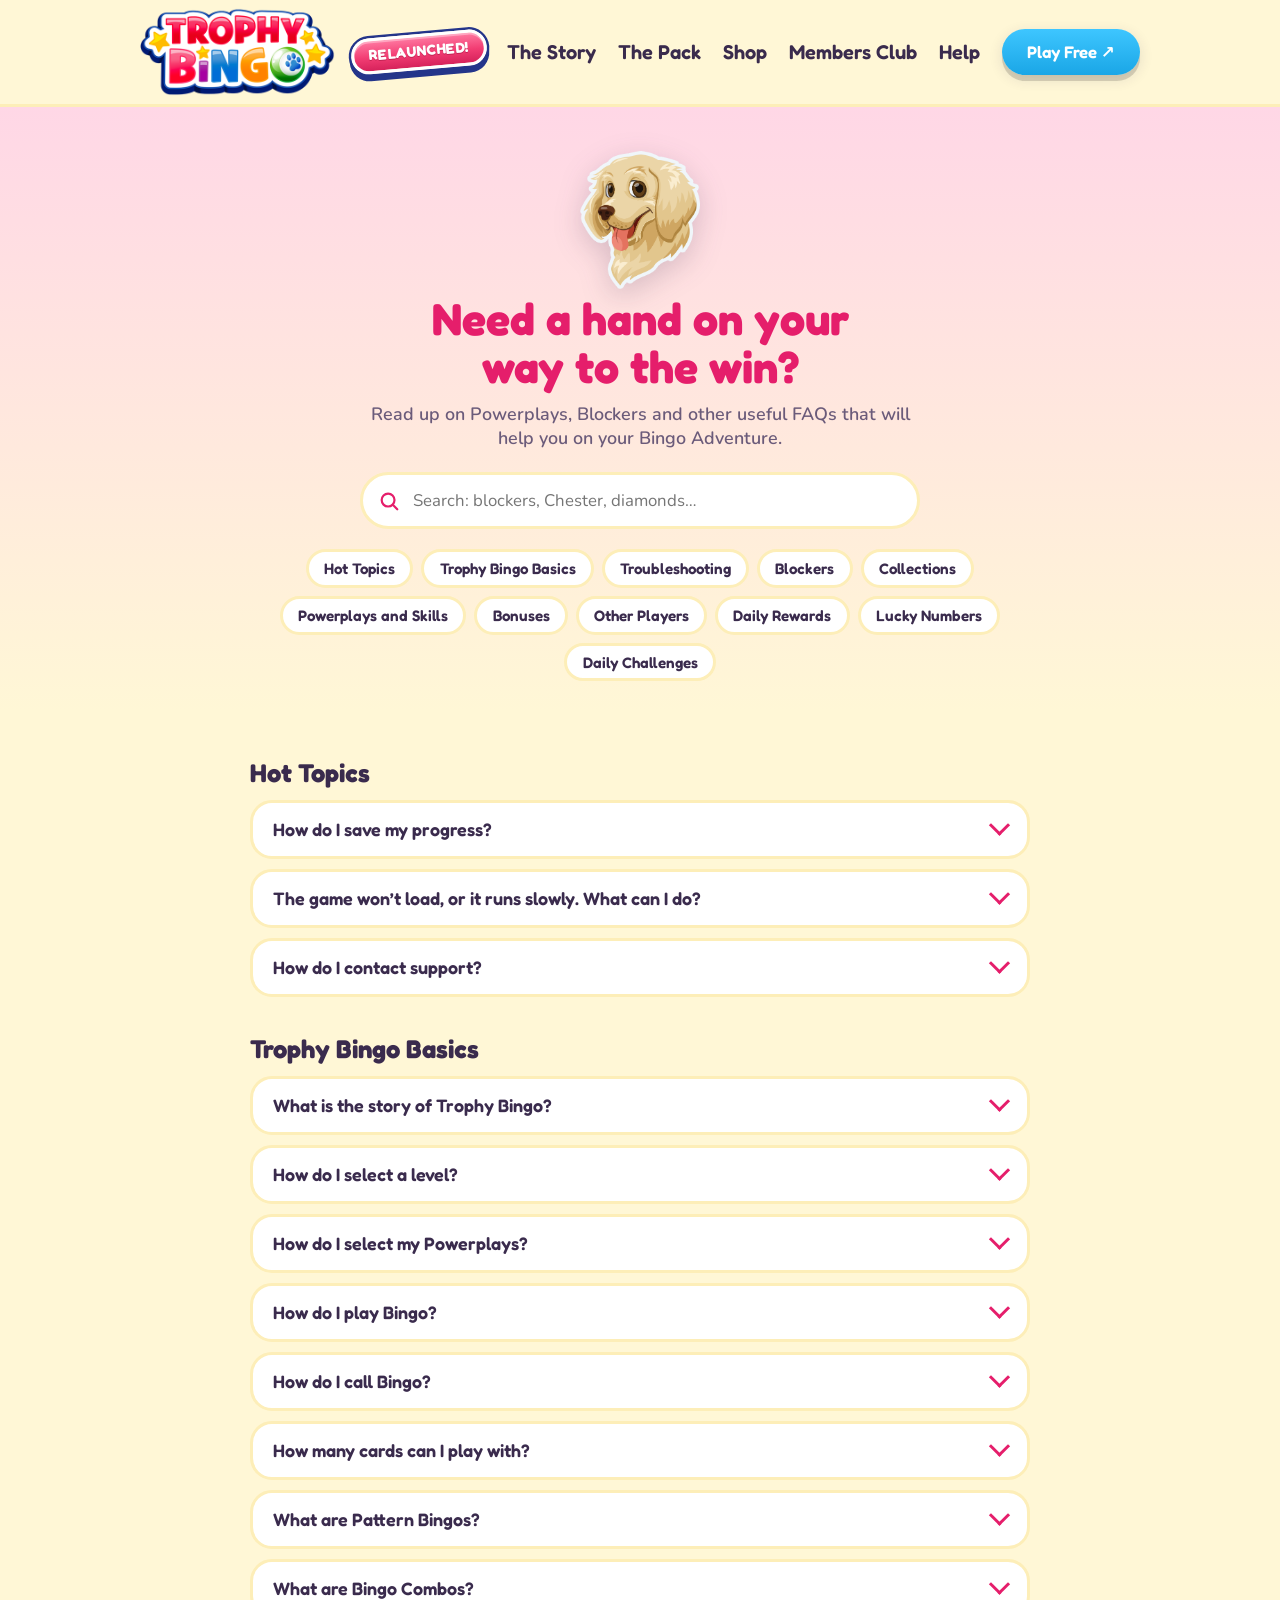
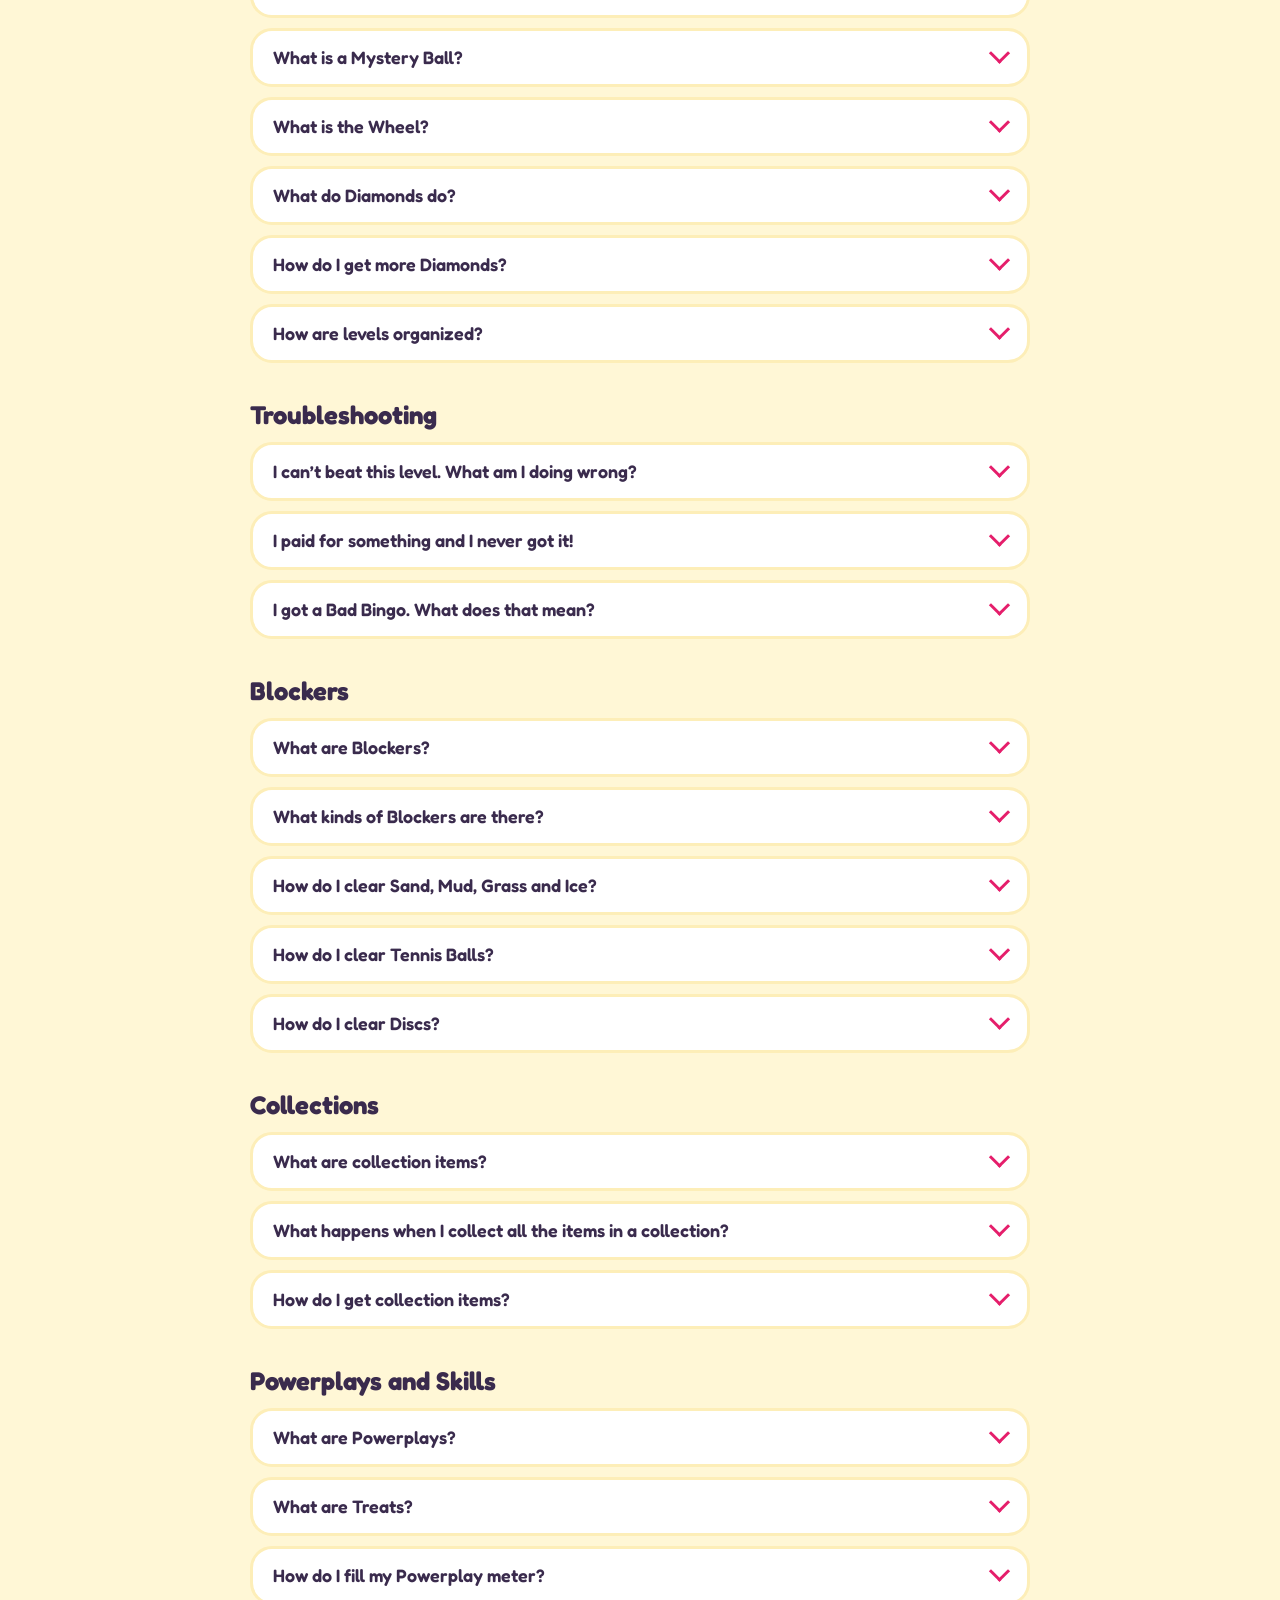
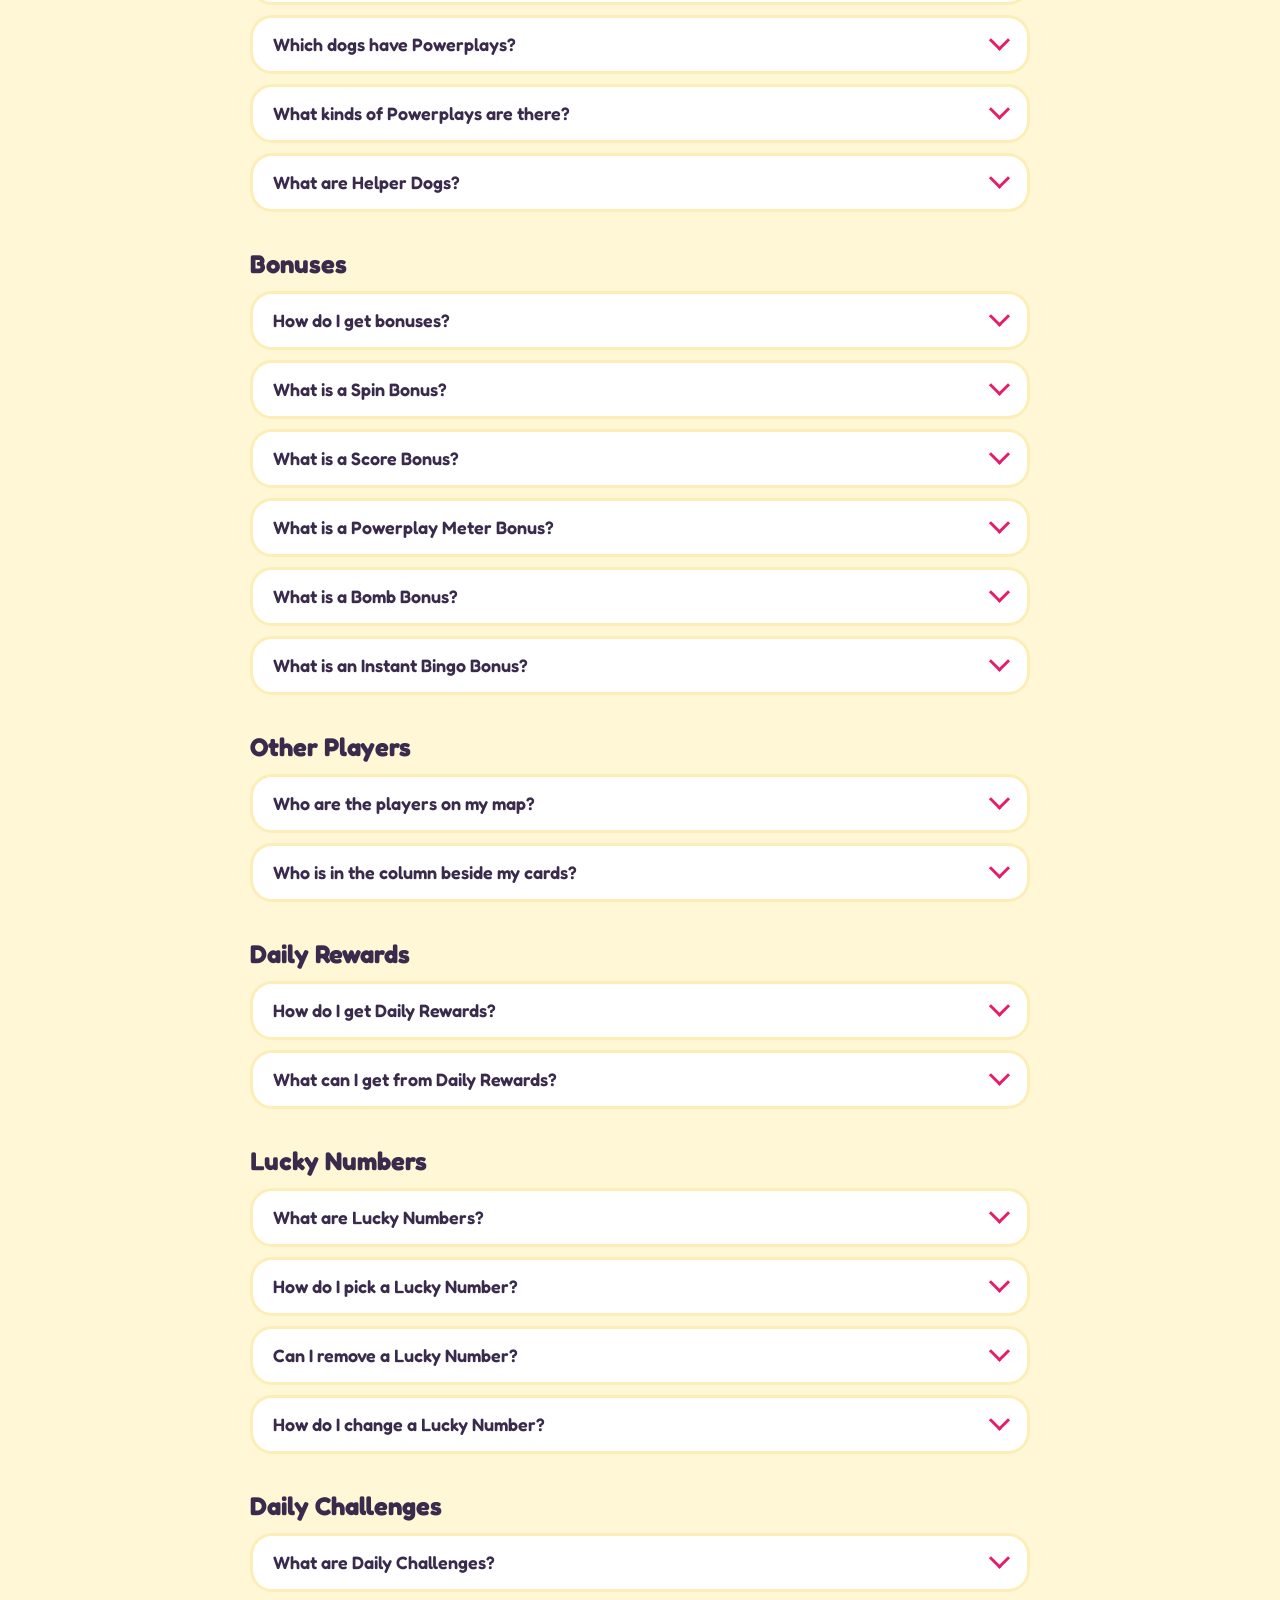
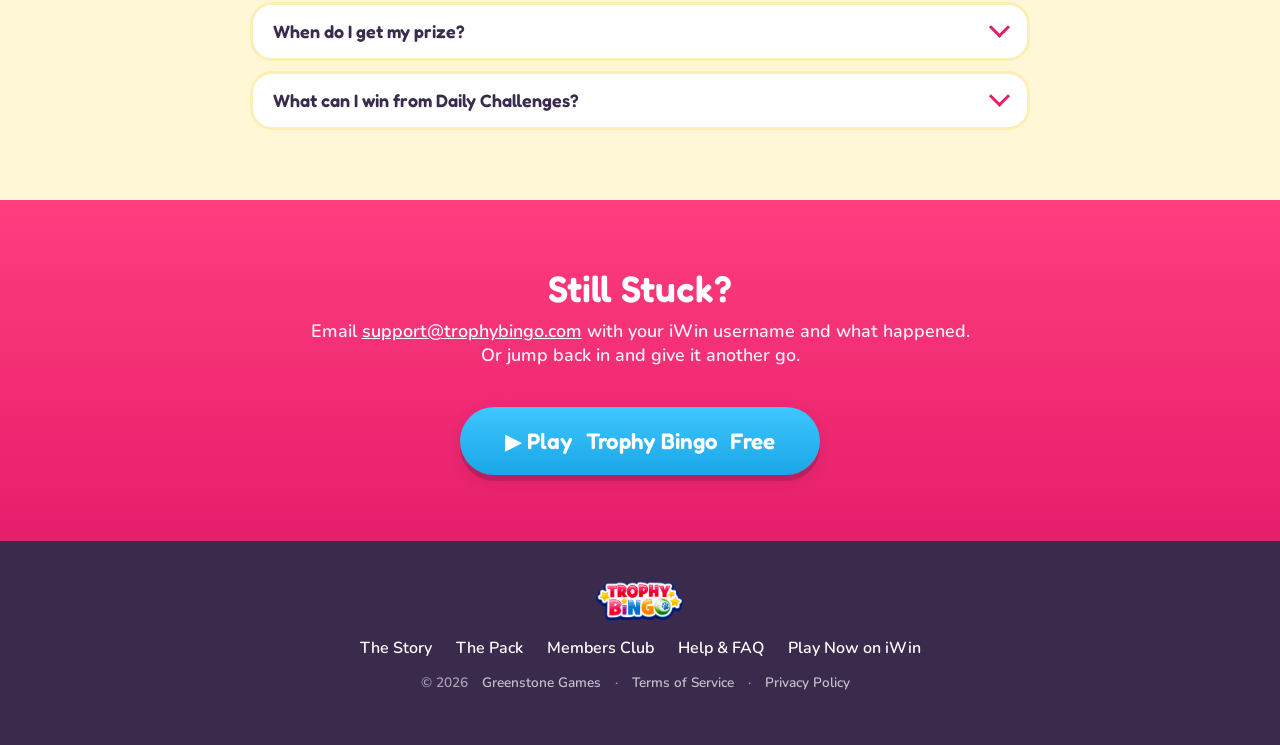
==== help/index.html @ 0a2084bc "Replace Help & FAQ content with Joe's checked help file Brings the page in line with the iWin web ga" ====
<!doctype html>
<html lang="en">
<head>
  <meta charset="utf-8">
  <meta name="viewport" content="width=device-width, initial-scale=1">
  <title>Trophy Bingo Help &amp; FAQ</title>
  <meta name="description" content="Powerplays, Blockers, collections, Lucky Numbers and everything else you need to win at Trophy Bingo, plus how to reach support.">
  <link rel="icon" type="image/png" href="/assets/favicon.png">
  <link rel="apple-touch-icon" href="/assets/favicon.png">
  <link rel="canonical" href="https://trophybingo.com/help/">
  <meta property="og:type" content="website">
  <meta property="og:title" content="Trophy Bingo Help &amp; FAQ">
  <meta property="og:description" content="Everything you need to win at Trophy Bingo.">
  <meta property="og:url" content="https://trophybingo.com/help/">
  <meta property="og:image" content="https://trophybingo.com/assets/tile.png">
  <link rel="preconnect" href="https://fonts.googleapis.com">
  <link rel="preconnect" href="https://fonts.gstatic.com" crossorigin>
  <link href="https://fonts.googleapis.com/css2?family=Fredoka:wght@400;500;600;700&family=Nunito:wght@600;700;800&display=swap" rel="stylesheet">
  <link rel="stylesheet" href="/styles.css">
</head>
<body class="help-page">

  <!-- ===== Header ===== -->
  <header class="site-header">
    <div class="wrap">
      <a class="brand" href="/" aria-label="Trophy Bingo home">
        <img src="/assets/logo.png" alt="Trophy Bingo" width="438" height="198">
      </a>
      <span class="flash">Relaunched!</span>
      <nav class="nav" aria-label="Main">
        <a class="navlink hide-mobile" href="/#story">The Story</a>
        <a class="navlink hide-mobile" href="/#pack">The Pack</a>
        <a class="navlink hide-mobile" href="https://shop.trophybingo.com/">Shop</a>
        <a class="navlink hide-mobile" href="/#club">Members Club</a>
        <a class="navlink hide-mobile" href="/help/" aria-current="page">Help</a>
        <a class="btn btn--sky js-play hide-mobile" href="https://iwin.com/free-games/play/trophy-bingo" target="_blank" rel="noopener">Play Free ↗</a>
        <button class="menu-btn" type="button" aria-label="Menu" aria-expanded="false" aria-controls="menu">
          <span></span><span></span><span></span>
        </button>
      </nav>
    </div>
    <div class="menu" id="menu" hidden>
      <a href="/#story">The Story</a>
      <a href="/#pack">The Pack</a>
      <a href="https://shop.trophybingo.com/">Shop</a>
      <a href="/#club">Members Club</a>
      <a href="/help/">Help</a>
      <a class="btn btn--big js-play" href="https://iwin.com/free-games/play/trophy-bingo" target="_blank" rel="noopener">▶ Play Free on iWin</a>
    </div>
  </header>

  <main id="top">
    <section class="help-hero">
      <div class="wrap">
        <img class="help-hero__goldie" src="/assets/story/goldie.png" alt="">
        <h1>Need a hand on your way to the win?</h1>
        <p class="lead">Read up on Powerplays, Blockers and other useful FAQs that will help you on your Bingo Adventure.</p>
        <label class="faq-search">
          <span class="sr">Search the help</span>
          <svg viewBox="0 0 24 24" aria-hidden="true"><circle cx="11" cy="11" r="7"/><path d="m21 21-4.3-4.3"/></svg>
          <input type="search" placeholder="Search: blockers, Chester, diamonds…" autocomplete="off">
        </label>
        <nav class="faq-chips" aria-label="Help topics"><a href="#hot-topics">Hot Topics</a><a href="#basics">Trophy Bingo Basics</a><a href="#troubleshooting">Troubleshooting</a><a href="#blockers">Blockers</a><a href="#collections">Collections</a><a href="#power-plays">Powerplays and Skills</a><a href="#bonuses">Bonuses</a><a href="#other-players">Other Players</a><a href="#daily-rewards">Daily Rewards</a><a href="#lucky-numbers">Lucky Numbers</a><a href="#daily-challenges">Daily Challenges</a></nav>
      </div>
    </section>

    <div class="wrap faq">
      <p class="faq__empty" hidden>No answers match that. Try another word, or email <a href="mailto:support@trophybingo.com">support@trophybingo.com</a>.</p>
      <section class="faq__group" id="hot-topics" aria-labelledby="hot-topics-h">
        <h2 id="hot-topics-h">Hot Topics</h2>
        <details class="faq__item" id="save-progress">
          <summary>How do I save my progress?</summary>
          <div class="faq__answer"><p>Sign in to your iWin account. Your progress is then saved to your account, so you can pick up where you left off on any computer.</p><p>If you play without signing in, your progress is saved only in this browser. Clearing your browser data erases it.</p></div>
        </details>
        <details class="faq__item" id="hot-topics--the-game-wont-load-or-it-runs-slowly-what-can-i-do">
          <summary>The game won’t load, or it runs slowly. What can I do?</summary>
          <div class="faq__answer"><ul><li>Refresh the page.</li><li>Close other browser tabs and programs you are not using.</li><li>Make sure your browser is up to date.</li><li>Check your internet connection. The game downloads its files the first time you play, so the first load takes longer.</li></ul></div>
        </details>
        <details class="faq__item" id="hot-topics--how-do-i-contact-support">
          <summary>How do I contact support?</summary>
          <div class="faq__answer"><p>If your question is not covered here, email us at <a href="mailto:support@trophybingo.com">support@trophybingo.com</a>. Tell us your iWin username and describe the problem. We’ll help you ASAP!</p></div>
        </details>
      </section>
      <section class="faq__group" id="basics" aria-labelledby="basics-h">
        <h2 id="basics-h"><span class="nb">Trophy Bingo</span> Basics</h2>
        <details class="faq__item" id="basics--what-is-the-story-of-trophy-bingo">
          <summary>What is the story of Trophy&nbsp;Bingo?</summary>
          <div class="faq__answer"><p>Goldie, a charming, ambling Golden Retriever, and her four-pawed pals were all living a wonderful dog’s life when a threat came into their world. Earnest Getmyway, AKA The Trophy Hunter, has set his sights on new quarry – snaring one of every dog breed for his formidable animal collection.</p><p>Together with Goldie, find her friends and rescue them from Earnest. Each time you complete the Bingo objectives and win a level, you receive an item that brings you one step closer to rescuing the captured dogs. Collect all the items, free the dogs and band together to save the others.</p><p>Your mission:</p><ul><li>Play Bingo or spin the Wheel to unlock new dogs and Chapters.</li><li>Gather the collection items for a dog in order to rescue it.</li><li>Rescue special dogs with Powerplay abilities and bring them into gameplay to help you win.</li></ul></div>
        </details>
        <details class="faq__item" id="basics--how-do-i-select-a-level">
          <summary>How do I select a level?</summary>
          <div class="faq__answer"><p>Select levels from the <span class="nb">Trophy Bingo</span> world map. Click any level you have unlocked to play it.</p></div>
        </details>
        <details class="faq__item" id="basics--how-do-i-select-my-powerplays">
          <summary>How do I select my Powerplays?</summary>
          <div class="faq__answer"><p>After you choose a level, and before the Bingo game starts, select the Powerplays (your Dog Team) to use in that level. You can pick any Powerplays you have unlocked.</p></div>
        </details>
        <details class="faq__item" id="basics--how-do-i-play-bingo">
          <summary>How do I play Bingo?</summary>
          <div class="faq__answer"><p><span class="nb">Trophy Bingo</span> follows the same rules as standard Bingo.</p><p>Each Bingo card has 25 squares, in 5 rows and 5 columns. The centre square is a free space and is already daubed. The columns are labelled B-I-N-G-O, and the squares hold random numbers from 1 to 75. Bingo balls are called in the centre of the screen, each showing a letter and a number (for example G20, I15 or N75). Daub (mark) each square on your card that matches a called ball. Score a BINGO by marking the 4 corners of a card, or a horizontal, vertical or diagonal line of 5 squares.</p></div>
        </details>
        <details class="faq__item" id="basics--how-do-i-call-bingo">
          <summary>How do I call Bingo?</summary>
          <div class="faq__answer"><p>Each Bingo card has a Bingo Button at the bottom. When you are sure you have met the requirements, press the button to call Bingo! If you call Bingo before you have met the requirements (a Bad Bingo), Chester the cat appears on your card to tease you. There is no other penalty for a Bad Bingo.</p></div>
        </details>
        <details class="faq__item" id="basics--how-many-cards-can-i-play-with">
          <summary>How many cards can I play with?</summary>
          <div class="faq__answer"><p>Before each level, choose to play with 2 or 4 cards.</p></div>
        </details>
        <details class="faq__item" id="basics--what-are-pattern-bingos">
          <summary>What are Pattern Bingos?</summary>
          <div class="faq__answer"><p>In levels with a Pattern Bingo, daub the shape of the pattern on your card to claim the Bingo.</p></div>
        </details>
        <details class="faq__item" id="basics--what-are-bingo-combos">
          <summary>What are Bingo Combos?</summary>
          <div class="faq__answer"><p>In levels with Bingo Combo objectives, you must call Bingos that overlap. For example, a Double Combo needs 2 Bingos that cross on the same card.</p></div>
        </details>
        <details class="faq__item" id="basics--what-is-a-mystery-ball">
          <summary>What is a Mystery Ball?</summary>
          <div class="faq__answer"><p>The Mystery Ball is a special ball that appears during a level. Click it to release bonuses onto your cards. A bonus activates when you daub its square.</p></div>
        </details>
        <details class="faq__item" id="basics--what-is-the-wheel">
          <summary>What is the Wheel?</summary>
          <div class="faq__answer"><p>Spin the Wheel to rescue more dogs from Earnest Getmyway! The Wheel appears after you complete a level. Spin it to find and unlock dogs. Once a dog is unlocked, spin its own wheel to nab collection items and rescue it. During special events, look out for the Bow-wow Wheel on the event map.</p></div>
        </details>
        <details class="faq__item" id="basics--what-do-diamonds-do">
          <summary>What do Diamonds do?</summary>
          <div class="faq__answer"><p>Use Diamonds to:</p><ul><li>Buy more Bingo cards to play.</li><li>Buy Treats.</li><li>Buy collection items.</li><li>Spin the Wheel for a chance to win collection items, or find a dog!</li><li>Buy more Bingos if you run out in a level, so you can keep playing.</li><li>Buy Lucky Numbers.</li></ul></div>
        </details>
        <details class="faq__item" id="basics--how-do-i-get-more-diamonds">
          <summary>How do I get more Diamonds?</summary>
          <div class="faq__answer"><ul><li>Buy Diamond packs with iCoins in the Store.</li><li>Watch a short video in the Store for a free reward.</li><li>Collect Daily Rewards and complete Daily Challenges.</li></ul></div>
        </details>
        <details class="faq__item" id="basics--how-are-levels-organized">
          <summary>How are levels organized?</summary>
          <div class="faq__answer"><p>The world map is divided into Chapters of 20 levels each. Travel through the Chapters to rescue every dog.</p></div>
        </details>
      </section>
      <section class="faq__group" id="troubleshooting" aria-labelledby="troubleshooting-h">
        <h2 id="troubleshooting-h">Troubleshooting</h2>
        <details class="faq__item" id="troubleshooting--i-cant-beat-this-level-what-am-i-doing-wrong">
          <summary>I can’t beat this level. What am I doing wrong?</summary>
          <div class="faq__answer"><p>Make sure you complete all the level’s objectives. Many levels have Bingo Combos or Patterns, and you need to do something special to get the WIN! Check that every number you daubed has been called, so you don’t call a Bad Bingo. Clear any Blockers that stand in the way of a Bingo. See the Blockers section below.</p></div>
        </details>
        <details class="faq__item" id="troubleshooting--i-paid-for-something-and-i-never-got-it">
          <summary>I paid for something and I never got it!</summary>
          <div class="faq__answer"><p>Oh no! Email our support team at <a href="mailto:support@trophybingo.com">support@trophybingo.com</a>. Tell us your iWin username, the date of the purchase, what you bought and how many iCoins it cost. We’ll help you ASAP.</p></div>
        </details>
        <details class="faq__item" id="troubleshooting--i-got-a-bad-bingo-what-does-that-mean">
          <summary>I got a Bad Bingo. What does that mean?</summary>
          <div class="faq__answer"><p>You called Bingo before you met the requirements, so Chester the sneaky cat appears on your card to taunt you. There is no other penalty. Make sure you have daubed all the correct numbers and cleared any Blockers before you call Bingo.</p></div>
        </details>
      </section>
      <section class="faq__group" id="blockers" aria-labelledby="blockers-h">
        <h2 id="blockers-h">Blockers</h2>
        <details class="faq__item" id="blockers--what-are-blockers">
          <summary>What are Blockers?</summary>
          <div class="faq__answer"><p>Chester, Earnest’s trusty sidekick, will do anything to help his master. He throws Blockers onto your Bingo cards to slow you down. Clear a Blocker when its number is called.</p></div>
        </details>
        <details class="faq__item" id="blockers--what-kinds-of-blockers-are-there">
          <summary>What kinds of Blockers are there?</summary>
          <div class="faq__answer"><p>There are 6 Blockers: Sand, Mud, Grass, Ice, Tennis Balls and Discs.</p></div>
        </details>
        <details class="faq__item" id="blockers--how-do-i-clear-sand-mud-grass-and-ice">
          <summary>How do I clear Sand, Mud, Grass and Ice?</summary>
          <div class="faq__answer"><p>Daub any square next to the Blocker.</p></div>
        </details>
        <details class="faq__item" id="blockers--how-do-i-clear-tennis-balls">
          <summary>How do I clear Tennis Balls?</summary>
          <div class="faq__answer"><p>Daub the Tennis Ball.</p></div>
        </details>
        <details class="faq__item" id="blockers--how-do-i-clear-discs">
          <summary>How do I clear Discs?</summary>
          <div class="faq__answer"><p>Discs are the hardest Blocker to clear. Daubing a Disc moves it to another square on your card. Each daub makes the Disc flimsier, and the final daub clears it.</p></div>
        </details>
      </section>
      <section class="faq__group" id="collections" aria-labelledby="collections-h">
        <h2 id="collections-h">Collections</h2>
        <details class="faq__item" id="collections--what-are-collection-items">
          <summary>What are collection items?</summary>
          <div class="faq__answer"><p>Each dog has its own set of collection items. Collect them all to rescue the dog. You must find the dog first to see which items it needs.</p></div>
        </details>
        <details class="faq__item" id="collections--what-happens-when-i-collect-all-the-items-in-a-collection">
          <summary>What happens when I collect all the items in a collection?</summary>
          <div class="faq__answer"><p>You free the dog! Once a dog is free, use its abilities to help you win.</p></div>
        </details>
        <details class="faq__item" id="collections--how-do-i-get-collection-items">
          <summary>How do I get collection items?</summary>
          <div class="faq__answer"><ul><li>Get 3 stars on a level.</li><li>Win items by spinning the Wheel.</li><li>Buy items with Diamonds.</li></ul></div>
        </details>
      </section>
      <section class="faq__group" id="power-plays" aria-labelledby="power-plays-h">
        <h2 id="power-plays-h">Powerplays and Skills</h2>
        <details class="faq__item" id="power-plays--what-are-powerplays">
          <summary>What are Powerplays?</summary>
          <div class="faq__answer"><p><span class="nb">Trophy Bingo</span> is Bingo with a twist! Alongside the standard Bingo rules, you can use Powerplays to help save Goldie’s friends. Each dog you rescue has a Powerplay or a special skill. Choose your Powerplay dogs carefully to build the perfect Dog Team before each level.</p></div>
        </details>
        <details class="faq__item" id="power-plays--what-are-treats">
          <summary>What are Treats?</summary>
          <div class="faq__answer"><p>Treats activate Powerplays. Fill the Powerplay meter, then feed your dog a Treat to use its Powerplay.</p></div>
        </details>
        <details class="faq__item" id="power-plays--how-do-i-fill-my-powerplay-meter">
          <summary>How do I fill my Powerplay meter?</summary>
          <div class="faq__answer"><p>Daub squares on your cards.</p></div>
        </details>
        <details class="faq__item" id="power-plays--which-dogs-have-powerplays">
          <summary>Which dogs have Powerplays?</summary>
          <div class="faq__answer"><p>13 dogs have Powerplays. These are the Super Dogs, and they make up the Dog Team you bring into each level.</p></div>
        </details>
        <details class="faq__item" id="power-plays--what-kinds-of-powerplays-are-there">
          <summary>What kinds of Powerplays are there?</summary>
          <div class="faq__answer"><p>There are 3 kinds: Automatic, Active and Wait.</p><ul><li><strong>Automatic:</strong> activates as soon as you click the Powerplay icon.</li><li><strong>Active:</strong> you select a card or square to use it.</li><li><strong>Wait:</strong> marks a square. Daub that square to get the Powerplay’s benefit.</li></ul></div>
        </details>
        <details class="faq__item" id="power-plays--what-are-helper-dogs">
          <summary>What are Helper Dogs?</summary>
          <div class="faq__answer"><p>There are 11 Helper Dogs, each with a special skill to help you on your journey. Rescue them to unlock their skills: extra Dog Team slots, score boosts, a chance to start a level with a free daub or a bonus on your card, and MUCH MORE!</p></div>
        </details>
      </section>
      <section class="faq__group" id="bonuses" aria-labelledby="bonuses-h">
        <h2 id="bonuses-h">Bonuses</h2>
        <details class="faq__item" id="bonuses--how-do-i-get-bonuses">
          <summary>How do I get bonuses?</summary>
          <div class="faq__answer"><ul><li>From the Mystery Ball.</li><li>At the start of a level, if you have rescued a Helper Dog.</li><li>With a Bonus Bingo purchase.</li></ul></div>
        </details>
        <details class="faq__item" id="bonuses--what-is-a-spin-bonus">
          <summary>What is a Spin Bonus?</summary>
          <div class="faq__answer"><p>Daub it to get free spins on the Wheel.</p></div>
        </details>
        <details class="faq__item" id="bonuses--what-is-a-score-bonus">
          <summary>What is a Score Bonus?</summary>
          <div class="faq__answer"><p>Daub it to get 100 extra points!</p></div>
        </details>
        <details class="faq__item" id="bonuses--what-is-a-powerplay-meter-bonus">
          <summary>What is a Powerplay Meter Bonus?</summary>
          <div class="faq__answer"><p>Daub it to fill your Powerplay meter instantly, so you can use a Powerplay right away.</p></div>
        </details>
        <details class="faq__item" id="bonuses--what-is-a-bomb-bonus">
          <summary>What is a Bomb Bonus?</summary>
          <div class="faq__answer"><p>Some Powerplays place a Bomb on a random square. Daub the Bomb to set off an explosion of daubs: every square around it is daubed.</p></div>
        </details>
        <details class="faq__item" id="bonuses--what-is-an-instant-bingo-bonus">
          <summary>What is an Instant Bingo Bonus?</summary>
          <div class="faq__answer"><p>Some Powerplays give an Instant Bingo Bonus. Daub it to get 1 Bingo instantly!</p></div>
        </details>
      </section>
      <section class="faq__group" id="other-players" aria-labelledby="other-players-h">
        <h2 id="other-players-h">Other Players</h2>
        <details class="faq__item" id="other-players--who-are-the-players-on-my-map">
          <summary>Who are the players on my map?</summary>
          <div class="faq__answer"><p>When you are signed in to iWin, the world map shows other iWin players who are at levels near yours. Hover over a player’s picture to see their name.</p></div>
        </details>
        <details class="faq__item" id="other-players--who-is-in-the-column-beside-my-cards">
          <summary>Who is in the column beside my cards?</summary>
          <div class="faq__answer"><p>The column beside your cards shows the players who call Bingo during the game. Hover over a square to see the player’s name.</p></div>
        </details>
      </section>
      <section class="faq__group" id="daily-rewards" aria-labelledby="daily-rewards-h">
        <h2 id="daily-rewards-h">Daily Rewards</h2>
        <details class="faq__item" id="daily-rewards--how-do-i-get-daily-rewards">
          <summary>How do I get Daily Rewards?</summary>
          <div class="faq__answer"><p>You get a Daily Reward each day you play <span class="nb">Trophy Bingo</span>. Each day in a row that you return, the reward grows. The biggest reward comes on the last day, so come back every day to claim it!</p></div>
        </details>
        <details class="faq__item" id="daily-rewards--what-can-i-get-from-daily-rewards">
          <summary>What can I get from Daily Rewards?</summary>
          <div class="faq__answer"><ul><li>Diamonds</li><li>Treats</li><li>Free spins on the Wheel</li></ul></div>
        </details>
      </section>
      <section class="faq__group" id="lucky-numbers" aria-labelledby="lucky-numbers-h">
        <h2 id="lucky-numbers-h">Lucky Numbers</h2>
        <details class="faq__item" id="lucky-numbers--what-are-lucky-numbers">
          <summary>What are Lucky Numbers?</summary>
          <div class="faq__answer"><p>Do you have a lucky number? Customize your cards with Lucky Numbers! Once you buy a Lucky Number, it appears on your cards in every level. You choose the number, the card and the square.</p><p>You cannot put the same Lucky Number twice on one card (for example, two B1s). Lucky Numbers are not called more often than other numbers.</p></div>
        </details>
        <details class="faq__item" id="lucky-numbers--how-do-i-pick-a-lucky-number">
          <summary>How do I pick a Lucky Number?</summary>
          <div class="faq__answer"><p>Click the Lucky Numbers icon on the map. Select the card, then the square you want to change, then the number.</p></div>
        </details>
        <details class="faq__item" id="lucky-numbers--can-i-remove-a-lucky-number">
          <summary>Can I remove a Lucky Number?</summary>
          <div class="faq__answer"><p>Yes. Removing a Lucky Number is free, and the square goes back to a random number during play. If you want to put a number on that square again, you pay for it again.</p></div>
        </details>
        <details class="faq__item" id="lucky-numbers--how-do-i-change-a-lucky-number">
          <summary>How do I change a Lucky Number?</summary>
          <div class="faq__answer"><p>Buy a new Lucky Number for that square to replace the old one.</p></div>
        </details>
      </section>
      <section class="faq__group" id="daily-challenges" aria-labelledby="daily-challenges-h">
        <h2 id="daily-challenges-h">Daily Challenges</h2>
        <details class="faq__item" id="daily-challenges--what-are-daily-challenges">
          <summary>What are Daily Challenges?</summary>
          <div class="faq__answer"><p>Every day brings a brand-new set of Bingo challenges. Complete all the challenges in the set before the next day to get the reward.</p></div>
        </details>
        <details class="faq__item" id="daily-challenges--when-do-i-get-my-prize">
          <summary>When do I get my prize?</summary>
          <div class="faq__answer"><p>You get the reward when you complete the Daily Challenge. If you forget to claim it, claim it when you log in the next day.</p></div>
        </details>
        <details class="faq__item" id="daily-challenges--what-can-i-win-from-daily-challenges">
          <summary>What can I win from Daily Challenges?</summary>
          <div class="faq__answer"><p>Diamonds!</p></div>
        </details>
      </section>
    </div>

    <section class="section cta">
      <div class="wrap">
        <h2>Still Stuck?</h2>
        <p class="lead">Email <a href="mailto:support@trophybingo.com" style="color:#fff">support@trophybingo.com</a> with your iWin username and what happened. Or jump back in and give it another go.</p>
        <a class="btn btn--big btn--sky js-play" href="https://iwin.com/free-games/play/trophy-bingo" target="_blank" rel="noopener">▶ Play <span class="nb">Trophy Bingo</span> Free</a>
      </div>
    </section>
  </main>

  <!-- ===== Footer ===== -->
  <footer class="site-footer">
    <div class="wrap">
      <img src="/assets/logo.png" alt="Trophy Bingo">
      <div class="site-footer__links">
        <a href="/#story">The Story</a>
        <a href="/#pack">The Pack</a>
        <a href="/#club">Members Club</a>
        <a href="/help/">Help &amp; FAQ</a>
        <a class="js-play" href="https://iwin.com/free-games/play/trophy-bingo" target="_blank" rel="noopener">Play Now on iWin</a>
      </div>
      <p class="fine">© <span id="yr"></span> <a href="https://greenstone.games/">Greenstone Games</a> · <a href="https://greenstone.games/terms/">Terms of Service</a> · <a href="https://greenstone.games/privacy/">Privacy Policy</a></p>
    </div>
  </footer>

  <script>
    document.getElementById('yr').textContent = new Date().getFullYear();

    // Mobile menu
    (function () {
      var btn = document.querySelector('.menu-btn');
      var menu = document.getElementById('menu');
      function set(open) {
        menu.hidden = !open;
        btn.setAttribute('aria-expanded', open ? 'true' : 'false');
        document.querySelector('.site-header').classList.toggle('menu-open', open);
      }
      btn.addEventListener('click', function () { set(menu.hidden); });
      menu.querySelectorAll('a').forEach(function (a) { a.addEventListener('click', function () { set(false); }); });
      document.addEventListener('keydown', function (e) { if (e.key === 'Escape') set(false); });
    })();

    // Open the answer a link points at (e.g. /help/#blockers).
    function openFromHash() {
      var id = decodeURIComponent(location.hash.slice(1));
      if (!id) return;
      var el = document.getElementById(id);
      if (el && el.tagName === 'DETAILS') el.open = true;
    }
    window.addEventListener('hashchange', openFromHash);
    openFromHash();

    // Search: show only the questions and answers that match.
    (function () {
      var input = document.querySelector('.faq-search input');
      var items = [].slice.call(document.querySelectorAll('.faq__item'));
      var groups = [].slice.call(document.querySelectorAll('.faq__group'));
      var empty = document.querySelector('.faq__empty');
      input.addEventListener('input', function () {
        var q = input.value.trim().toLowerCase();
        var hits = 0;
        items.forEach(function (it) {
          var match = !q || it.textContent.toLowerCase().indexOf(q) !== -1;
          it.hidden = !match;
          if (q) it.open = match;
          if (match) hits++;
        });
        groups.forEach(function (g) { g.hidden = !g.querySelector('.faq__item:not([hidden])'); });
        empty.hidden = hits > 0;
        if (!q) items.forEach(function (it) { it.open = false; });
      });
    })();

    // Forward ad tracking params on to iWin.
    (function () {
      var qs = window.location.search;
      if (qs && qs.length > 1) {
        document.querySelectorAll('a[href^="https://iwin.com"]').forEach(function (a) {
          a.href += (a.href.indexOf('?') === -1 ? '?' : '&') + qs.slice(1);
        });
      }
    })();
  </script>
</body>
</html>
---- styles.css ----
/* Trophy Bingo — landing page styles
   Candy / playful brand matching the Trophy Bingo wordmark.
   Plain CSS, no build step. Edit freely. */

:root {
  --pink:        #ff3d7f;
  --pink-deep:   #e51e6b;
  --pink-soft:   #ffd7e6;
  --cream:       #fff7d6;
  --cream-deep:  #fdeeb8;
  --yellow:      #ffd23f;
  --sky:         #3ec6ff;
  --sky-deep:    #1aa6e6;
  --grass:       #6cc24a;
  --purple:      #9b5de5;
  --ink:         #3a2b4d;
  --ink-soft:    #6b5b7a;
  --white:       #ffffff;
  --shadow:      0 12px 34px rgba(58,43,77,.18);
  --shadow-sm:   0 4px 14px rgba(58,43,77,.14);
  --radius:      22px;
  --radius-lg:   32px;
  --maxw:        1160px;
  --font-head:   "Fredoka", system-ui, sans-serif;
  --font-body:   "Nunito", system-ui, sans-serif;
}

* { box-sizing: border-box; }

html { scroll-behavior: smooth; }

body {
  margin: 0;
  font-family: var(--font-body);
  color: var(--ink);
  background: var(--cream);
  -webkit-font-smoothing: antialiased;
  text-rendering: optimizeLegibility;
}

img { max-width: 100%; display: block; }

a { color: var(--pink-deep); }

.wrap { width: 100%; max-width: var(--maxw); margin: 0 auto; padding: 0 20px; }

/* ---------- Buttons ---------- */
.btn {
  --btn-bg: var(--pink);
  --btn-bg2: var(--pink-deep);
  display: inline-flex;
  align-items: center;
  gap: .55em;
  font-family: var(--font-head);
  font-weight: 600;
  font-size: 1.05rem;
  line-height: 1;
  color: #fff;
  text-decoration: none;
  padding: .85em 1.5em;
  border: 0;
  border-radius: 999px;
  cursor: pointer;
  background: linear-gradient(180deg, var(--btn-bg), var(--btn-bg2));
  box-shadow: 0 6px 0 rgba(0,0,0,.14), var(--shadow-sm);
  transition: transform .08s ease, box-shadow .08s ease, filter .15s ease;
  white-space: nowrap;
}
.btn:hover { filter: brightness(1.05); transform: translateY(-1px); }
.btn:active { transform: translateY(3px); box-shadow: 0 3px 0 rgba(0,0,0,.14), var(--shadow-sm); }
.btn--big { font-size: 1.4rem; padding: 1em 2em; }
@media (max-width: 400px) { .btn--big { padding: .95em 1.4em; } }
.btn--sky  { --btn-bg: var(--sky); --btn-bg2: var(--sky-deep); }
.btn--ghost {
  color: var(--pink-deep);
  background: #fff;
  box-shadow: inset 0 0 0 2px var(--pink-soft), var(--shadow-sm);
}
.btn--ghost:hover { background: #fff; }

/* ---------- Header ---------- */
.site-header {
  position: sticky;
  top: 0;
  z-index: 50;
  background: rgba(255,247,214,.92);
  backdrop-filter: blur(8px);
  border-bottom: 3px solid var(--cream-deep);
}
.site-header .wrap {
  max-width: 1040px;
  display: flex;
  align-items: center;
  justify-content: space-between;
  gap: 16px;
  min-height: 104px;
}
.brand { display: block; padding: 8px 0; flex-shrink: 0; }
.brand img { height: 88px; width: auto; }
.nav { display: flex; align-items: center; gap: 22px; }

/* "Relaunched!" flash beside the logo: the pill from the relaunch cover art. */
.flash {
  margin-right: auto;
  font-family: var(--font-head);
  font-weight: 700;
  font-size: .9rem;
  line-height: 1;
  letter-spacing: .03em;
  text-transform: uppercase;
  white-space: nowrap;
  color: #fff;
  padding: .5em 1em .55em;
  background: linear-gradient(180deg, #ff7aa2 0%, #f23d73 55%, #d6225b 100%);
  border: 3px solid #fff;
  border-radius: 999px;
  box-shadow: 0 0 0 2.5px #24358a, 0 5px 0 2px #24358a, inset 0 2px 0 rgba(255,255,255,.35);
  text-shadow: 0 1px 0 rgba(120,0,40,.35);
  transform: rotate(-5deg);
}
/* Narrowest full-nav widths: the nav needs the room, so the flash steps aside. */
@media (min-width: 920px) and (max-width: 1039px) {
  .flash { display: none; }
  .brand { margin-right: auto; }
}
@media (max-width: 919px) {
  .flash { font-size: .82rem; padding: .45em .85em .5em; border-width: 2.5px; }
}
@media (max-width: 420px) {
  .brand img { height: 70px; }
  .flash { font-size: .72rem; padding: .42em .75em .46em; }
}
@media (max-width: 339px) {
  .flash { display: none; }
}
.nav a.navlink {
  font-family: var(--font-head);
  font-weight: 600;
  color: var(--ink);
  text-decoration: none;
  font-size: 1.25rem;
  white-space: nowrap;
}
.nav a.navlink:hover { color: var(--pink-deep); }

/* ---------- Hero ---------- */
/* The gameplay video fills the first screen; copy and the Play button sit on it. */
/* The video sits in a 16:9 frame that always fits the first screen, so it is
   never cropped. Wider screens get soft side bars from a blurred still. */
.hero {
  position: relative;
  overflow: hidden;
  isolation: isolate;
  background: var(--ink);
}
.hero::before {
  content: "";
  position: absolute;
  inset: -40px;
  z-index: -3;
  background: url("/assets/hero.png") center / cover no-repeat;
  filter: blur(28px) saturate(1.1) brightness(.7);
}
.hero__frame {
  position: relative;
  isolation: isolate;
  width: min(100%, calc((100vh - 107px) * 16 / 9));
  width: min(100%, calc((100svh - 107px) * 16 / 9));
  aspect-ratio: 16 / 9;
  margin: 0 auto;
  display: flex;
  align-items: center;
  overflow: hidden;
  box-shadow: 0 0 60px rgba(0,0,0,.35);
}
.hero__video, .hero__scrim {
  position: absolute;
  inset: 0;
  width: 100%;
  height: 100%;
  z-index: -2;
}
.hero__video { object-fit: cover; }
.hero__scrim {
  z-index: -1;
  background:
    radial-gradient(120% 90% at 50% 0%, rgba(255,61,127,.18), transparent 60%),
    linear-gradient(180deg, rgba(58,43,77,.22), rgba(58,43,77,.42));
}
.hero__inner { text-align: center; color: #fff; }
.hero__tag {
  display: inline-flex;
  align-items: center;
  gap: .5em;
  background: var(--yellow);
  color: var(--ink);
  font-family: var(--font-head);
  font-weight: 600;
  padding: .4em 1em;
  border-radius: 999px;
  box-shadow: var(--shadow-sm);
  margin-bottom: 18px;
  font-size: .95rem;
}
.hero h1 {
  font-family: var(--font-head);
  font-weight: 600;
  font-size: clamp(1.6rem, min(4.6vw, 5.4vh), 3.1rem);
  line-height: 1.08;
  margin: 0 auto 10px;
  max-width: 16ch;
  text-shadow: 0 3px 0 rgba(0,0,0,.22), 0 2px 18px rgba(0,0,0,.45);
}
.hero p.sub {
  font-size: clamp(.98rem, min(2.2vw, 2.4vh), 1.35rem);
  font-weight: 600;
  margin: 0 auto 24px;
  max-width: 42ch;
  text-shadow: 0 2px 6px rgba(0,0,0,.6), 0 0 18px rgba(0,0,0,.4);
}
.hero__inner .btn--big { margin-top: 8px; }

/* ---------- Sections ---------- */
.section { padding: 66px 0; }
.section h2 {
  font-family: var(--font-head);
  font-weight: 600;
  font-size: clamp(1.6rem, 3.5vw, 2.3rem);
  text-align: center;
  margin: 0 0 8px;
  color: var(--pink-deep);
}
.section .lead {
  text-align: center;
  max-width: 60ch;
  margin: 0 auto 40px;
  font-size: 1.12rem;
  font-weight: 600;
  color: var(--ink-soft);
}

/* Features */
.features {
  display: grid;
  grid-template-columns: repeat(auto-fit, minmax(220px, 1fr));
  gap: 22px;
}
.feature {
  background: #fff;
  border-radius: var(--radius);
  padding: 26px 24px;
  box-shadow: var(--shadow-sm);
  border: 3px solid var(--cream-deep);
  text-align: center;
}
.feature .emoji { font-size: 2.4rem; line-height: 1; }
.feature h3 { font-family: var(--font-head); font-weight: 600; margin: 12px 0 6px; font-size: 1.25rem; color: var(--ink); }
.feature p { margin: 0; color: var(--ink-soft); font-weight: 600; }

/* Screenshots */
.shots-section { background: linear-gradient(180deg, var(--pink-soft), var(--cream)); }
.gallery { position: relative; }
.shots {
  display: flex;
  gap: 18px;
  overflow-x: auto;
  scroll-snap-type: x mandatory;
  scroll-padding-inline: 4px;
  padding: 6px 4px 22px;
  -webkit-overflow-scrolling: touch;
  scrollbar-width: none;
}
.shots img {
  flex: 0 0 min(86%, 760px);
  width: min(86%, 760px);
  height: auto;
  aspect-ratio: 16 / 9;
  object-fit: cover;
  border-radius: var(--radius);
  box-shadow: var(--shadow);
  scroll-snap-align: start;
  border: 4px solid #fff;
}
.gallery__nav {
  position: absolute;
  top: calc(50% - 34px);
  z-index: 2;
  width: 52px; height: 52px;
  display: grid; place-items: center;
  border: 0;
  border-radius: 999px;
  background: #fff;
  box-shadow: var(--shadow-sm);
  cursor: pointer;
}
.gallery__nav svg { width: 26px; height: 26px; fill: none; stroke: var(--pink-deep); stroke-width: 3; stroke-linecap: round; stroke-linejoin: round; }
.gallery__nav--prev { left: -8px; }
.gallery__nav--next { right: -8px; }
.gallery__nav:disabled { opacity: 0; pointer-events: none; }
@media (max-width: 759px) { .gallery__nav { display: none; } }

/* CTA band */
.cta {
  background: linear-gradient(180deg, var(--pink), var(--pink-deep));
  color: #fff;
  text-align: center;
}
.cta h2 { color: #fff; }
.cta .lead { color: rgba(255,255,255,.92); }

/* ---------- Footer ---------- */
.site-footer {
  background: var(--ink);
  color: rgba(255,255,255,.8);
  padding: 40px 0;
  text-align: center;
  font-weight: 600;
}
.site-footer img { height: 40px; margin: 0 auto 16px; }
.site-footer a { color: #fff; text-decoration: none; margin: 0 10px; }
.site-footer a:hover { text-decoration: underline; }
.site-footer .fine { margin-top: 14px; font-size: .85rem; opacity: .7; font-weight: 600; }

/* ---------- Utility ---------- */
.hide-mobile { display: none; }
@media (min-width: 920px) { .hide-mobile { display: inline-flex; } }

/* Phones: video on top at full 16:9, copy below it on the ink band. */
@media (max-width: 759px) {
  .hero::before { display: none; }
  .hero__frame { width: 100%; aspect-ratio: auto; display: block; padding-bottom: 36px; box-shadow: none; }
  .hero__video { position: relative; inset: auto; height: auto; aspect-ratio: 16 / 9; display: block; z-index: 0; }
  .hero__scrim { display: none; }
  .hero__inner { padding-top: 20px; }
  .hero p.sub { margin-bottom: 14px; }
  .hero__inner .btn--big { margin-top: 0; }
}

@media (prefers-reduced-motion: reduce) {
  html { scroll-behavior: auto; }
  .hero__video { display: none; }
}

/* ===================================================================
   Relaunch sections: story, pack, members club
   =================================================================== */
.kicker {
  display: inline-block;
  font-family: var(--font-head);
  font-weight: 600;
  font-size: .9rem;
  letter-spacing: .08em;
  text-transform: uppercase;
  color: var(--pink-deep);
  margin-bottom: 10px;
}

/* ---------- Story ---------- */
.story { background: var(--cream); }
.story__grid {
  display: grid;
  grid-template-columns: minmax(0, 1fr);
  gap: 36px;
  align-items: center;
}
.story .section h2, .story h2 { text-align: left; color: var(--ink); }
.story .lead { text-align: left; margin: 0 0 26px; }
.story { padding-bottom: 36px; }
.story__cta { text-align: center; margin-top: 40px; }
.story + .pack { padding-top: 44px; }
.story__art img {
  width: 100%;
  height: auto;
  aspect-ratio: 16 / 9;
  object-fit: cover;
  border-radius: var(--radius-lg);
  border: 6px solid #fff;
  box-shadow: var(--shadow);
}
.cast { display: grid; gap: 14px; margin-bottom: 26px; }
.cast__card {
  display: flex;
  align-items: center;
  gap: 16px;
  background: #fff;
  border: 3px solid var(--cream-deep);
  border-radius: var(--radius);
  padding: 12px 18px 12px 12px;
}
.cast__card img { width: 72px; height: 72px; object-fit: contain; flex-shrink: 0; }
.cast__card strong { display: block; font-family: var(--font-head); font-weight: 600; font-size: 1.2rem; }
.cast__card span { color: var(--ink-soft); font-weight: 600; }
@media (min-width: 900px) {
  .story__grid { grid-template-columns: minmax(0, 5fr) minmax(0, 6fr); gap: 56px; }
}

/* ---------- Pack ---------- */
.pack { background: linear-gradient(180deg, var(--cream), var(--pink-soft)); }
.worlds {
  display: flex;
  flex-wrap: wrap;
  justify-content: center;
  gap: 10px;
  margin: 0 auto 28px;
}
.world {
  font-family: var(--font-head);
  font-weight: 600;
  font-size: 1rem;
  color: var(--ink);
  background: #fff;
  border: 3px solid var(--cream-deep);
  border-radius: 999px;
  padding: .55em 1.1em;
  cursor: pointer;
}
.world:hover { border-color: var(--pink-soft); }
.world[aria-selected="true"] { background: var(--pink-deep); border-color: var(--pink-deep); color: #fff; }
.dogs {
  display: grid;
  grid-template-columns: repeat(auto-fill, minmax(150px, 1fr));
  gap: 16px;
}
.dog {
  display: flex;
  flex-direction: column;
  align-items: center;
  gap: 4px;
  font: inherit;
  color: var(--ink);
  background: #fff;
  border: 3px solid var(--cream-deep);
  border-radius: var(--radius);
  padding: 16px 12px 14px;
  cursor: pointer;
  transition: transform .1s ease, box-shadow .1s ease;
}
.dog:hover, .dog:focus-visible { transform: translateY(-3px); box-shadow: var(--shadow-sm); }
.dog__face { width: 104px; height: 104px; object-fit: contain; margin-bottom: 6px; }
.dog__name { font-family: var(--font-head); font-weight: 600; font-size: 1.2rem; }
.dog__breed { font-size: .88rem; font-weight: 700; color: var(--ink-soft); text-align: center; }
.chip {
  display: inline-block;
  margin-top: 6px;
  font-family: var(--font-head);
  font-weight: 600;
  font-size: .78rem;
  color: var(--ink);
  background: var(--yellow);
  border-radius: 999px;
  padding: .25em .8em;
}
.chip--skill { background: #bfe9ff; }

/* Bio dialog */
.dog-dialog {
  width: min(92vw, 480px);
  border: 0;
  border-radius: var(--radius-lg);
  padding: 28px 28px 24px;
  color: var(--ink);
  background: var(--cream);
  box-shadow: 0 24px 60px rgba(58,43,77,.35);
}
.dog-dialog::backdrop { background: rgba(58,43,77,.55); }
.dog-dialog__close {
  position: absolute;
  top: 10px; right: 14px;
  width: 44px; height: 44px;
  font-size: 1.8rem;
  line-height: 1;
  color: var(--ink);
  background: transparent;
  border: 0;
  cursor: pointer;
}
.dog-dialog__head { display: flex; align-items: center; gap: 18px; margin-bottom: 14px; }
.dog-dialog__face { width: 110px; height: 110px; object-fit: contain; }
.dog-dialog h3 { margin: 0; font-family: var(--font-head); font-weight: 700; font-size: 2rem; color: var(--pink-deep); }
.dog-dialog__breed { margin: 2px 0 0; font-weight: 700; color: var(--ink-soft); }
.dog-dialog__bio { font-size: 1.08rem; font-weight: 700; line-height: 1.5; margin: 0 0 16px; }
.dog-dialog__power {
  background: #fff;
  border: 3px solid var(--cream-deep);
  border-radius: var(--radius);
  padding: 12px 16px;
  margin-bottom: 14px;
}
.dog-dialog__power .chip { margin-top: 0; }
.dog-dialog__power p { margin: 8px 0 0; font-weight: 700; }
.dog-dialog__fact { margin: 0; font-size: .95rem; font-weight: 600; color: var(--ink-soft); line-height: 1.5; }

/* ---------- Members club ---------- */
.club { background: var(--ink); color: #fff; }
.club h2 { text-align: left; color: #fff; }
.club .kicker { color: var(--yellow); }
.club .lead { text-align: left; margin: 0 0 26px; color: rgba(255,255,255,.88); }
.club__grid {
  display: grid;
  grid-template-columns: minmax(0, 1fr);
  gap: 40px;
  align-items: center;
}
@media (min-width: 900px) {
  .club__grid { grid-template-columns: minmax(0, 5fr) minmax(0, 6fr); gap: 64px; }
}
.member-card {
  position: relative;
  width: min(100%, 420px);
  aspect-ratio: 1.6;
  margin: 0 auto;
  border-radius: 26px;
  background: linear-gradient(135deg, var(--pink), var(--pink-deep));
  box-shadow: 0 24px 50px rgba(0,0,0,.35), inset 0 0 0 4px rgba(255,255,255,.35);
  overflow: hidden;
  transform: rotate(-4deg);
}
.member-card__top {
  position: absolute;
  top: 18px; left: 22px; right: 22px;
  display: flex;
  align-items: center;
  justify-content: space-between;
  z-index: 2;
}
.member-card__top img { height: 54px; width: auto; filter: drop-shadow(0 3px 6px rgba(0,0,0,.25)); }
.member-card__top span {
  font-family: var(--font-head);
  font-weight: 600;
  font-size: .85rem;
  letter-spacing: .1em;
  text-transform: uppercase;
  color: var(--ink);
  background: var(--yellow);
  border-radius: 999px;
  padding: .35em .9em;
}
.member-card__goldie {
  position: absolute;
  right: -2%;
  bottom: -22%;
  width: 50%;
  filter: drop-shadow(0 6px 14px rgba(0,0,0,.25));
}
.member-card__paws { position: absolute; left: 22px; bottom: 20px; }
.member-card__paws svg { width: 46px; height: 46px; fill: rgba(255,255,255,.8); }

.join { display: grid; gap: 16px; }
.join__row { display: grid; grid-template-columns: minmax(0, 1fr); gap: 14px; }
@media (min-width: 560px) { .join__row { grid-template-columns: repeat(2, minmax(0, 1fr)); } }
.join__field span { display: block; font-family: var(--font-head); font-weight: 600; margin-bottom: 6px; }
.join__field input {
  width: 100%;
  font: inherit;
  font-size: 1.05rem;
  color: var(--ink);
  background: #fff;
  border: 3px solid transparent;
  border-radius: 999px;
  padding: .8em 1.1em;
}
.join__field input:focus { outline: none; border-color: var(--yellow); }
.join__consent { display: flex; gap: 12px; align-items: flex-start; font-weight: 600; color: rgba(255,255,255,.88); line-height: 1.45; }
.join__consent input { width: 22px; height: 22px; margin-top: 1px; flex-shrink: 0; accent-color: var(--pink); }
.join .btn--big { justify-self: start; }
.join__hp { position: absolute; left: -9999px; width: 1px; height: 1px; overflow: hidden; }
.join__msg { margin: 0; min-height: 1.4em; font-weight: 700; }
.join__msg.is-ok { color: var(--yellow); }
.join__msg.is-error { color: #ffb3cd; }

/* Footer links wrap on small screens */
.site-footer__links { display: flex; flex-wrap: wrap; justify-content: center; gap: 8px 4px; }

/* ---------- Join the Pack bar (slides up on scroll) ---------- */
.sr { position: absolute; width: 1px; height: 1px; overflow: hidden; clip: rect(0 0 0 0); white-space: nowrap; }
.packbar {
  position: fixed;
  left: 0; right: 0; bottom: 0;
  z-index: 60;
  background: var(--ink);
  color: #fff;
  border-top: 4px solid var(--pink);
  box-shadow: 0 -10px 30px rgba(0,0,0,.25);
  transform: translateY(105%);
  opacity: 0;
  pointer-events: none;
  transition: transform .5s ease, opacity .5s ease;
}
.packbar.is-on { transform: none; opacity: 1; pointer-events: auto; }
.packbar__in {
  position: relative;
  max-width: 980px;
  margin: 0 auto;
  padding: 16px 60px 14px 20px;
  display: flex;
  align-items: center;
  gap: 18px;
}
.packbar__goldie { width: 76px; height: 76px; object-fit: contain; flex-shrink: 0; margin-top: -30px; filter: drop-shadow(0 6px 10px rgba(0,0,0,.3)); }
.packbar__form { flex: 1; min-width: 0; gap: 8px; }
.packbar__row { display: flex; align-items: center; gap: 12px; }
.packbar__title { font-family: var(--font-head); font-weight: 600; font-size: 1.25rem; white-space: nowrap; color: var(--yellow); }
.packbar__field {
  position: relative;
  flex: 1;
  min-width: 0;
  display: block;
  background: #fff;
  border-radius: 999px;
}
.packbar__field input {
  width: 100%;
  font: inherit;
  font-size: 1rem;
  color: var(--ink);
  background: transparent;
  border: 3px solid transparent;
  border-radius: 999px;
  padding: .7em 1.1em;
}
.packbar__field input:focus { outline: none; border-color: var(--yellow); }
.packbar__ghost {
  position: absolute;
  inset: 0 1.2em;
  display: flex;
  align-items: center;
  pointer-events: none;
  color: var(--ink-soft);
  font-weight: 600;
  white-space: nowrap;
  overflow: hidden;
}
.packbar__ghost[hidden] { display: none; }
.packbar__caret { display: inline-block; width: 2px; height: 1.1em; margin-left: 2px; background: var(--pink); animation: tbCaret 1.05s step-end infinite; }
@keyframes tbCaret { 0%, 45% { opacity: 1; } 50%, 100% { opacity: 0; } }
.packbar__send { flex-shrink: 0; }
.packbar__consent { display: flex; gap: 10px; align-items: flex-start; font-size: .82rem; font-weight: 600; color: rgba(255,255,255,.82); line-height: 1.35; }
.packbar__consent input { width: 18px; height: 18px; flex-shrink: 0; margin-top: 1px; accent-color: var(--pink); }
.packbar .join__msg { min-height: 0; font-size: .9rem; }
.packbar .join__msg:empty { display: none; }
.packbar__close {
  position: absolute;
  top: 10px; right: 10px;
  width: 44px; height: 44px;
  display: grid; place-items: center;
  border: 0;
  border-radius: 999px;
  background: transparent;
  cursor: pointer;
}
.packbar__close svg { width: 20px; height: 20px; fill: none; stroke: rgba(255,255,255,.8); stroke-width: 2; stroke-linecap: round; }
.packbar__close:hover { background: rgba(255,255,255,.1); }
@media (max-width: 620px) {
  .packbar__in { padding: 12px 48px 12px 12px; gap: 10px; }
  .packbar__goldie { width: 54px; height: 54px; margin-top: -22px; }
  .packbar__title { display: none; }
  .packbar__field input { padding: .6em .9em; font-size: .95rem; }
  .packbar__ghost { font-size: .88rem; inset: 0 .9em; }
  .packbar__send { padding: .7em 1.1em; }
  .packbar__consent { font-size: .74rem; }
}
@media (prefers-reduced-motion: reduce) { .packbar { transition: none; } .packbar__caret { animation: none; } }

/* Desktop: the nav's Play Free button does the job; keep the hero clear. */
@media (min-width: 920px) {
  .hero__inner .btn--big { display: none; }
  /* Lift the copy clear of the captions in the video */
  .hero__inner { transform: translateY(-20px); }
}

/* ---------- Mobile menu ---------- */
.menu-btn {
  display: inline-flex;
  flex-direction: column;
  justify-content: center;
  gap: 6px;
  width: 52px; height: 52px;
  padding: 0 12px;
  border: 0;
  border-radius: 14px;
  background: transparent;
  cursor: pointer;
}
.menu-btn span { display: block; height: 4px; border-radius: 4px; background: var(--ink); transition: transform .2s ease, opacity .2s ease; }
.menu-open .menu-btn span:nth-child(1) { transform: translateY(10px) rotate(45deg); }
.menu-open .menu-btn span:nth-child(2) { opacity: 0; }
.menu-open .menu-btn span:nth-child(3) { transform: translateY(-10px) rotate(-45deg); }
.menu {
  display: flex;
  flex-direction: column;
  align-items: center;
  gap: 6px;
  padding: 10px 20px 22px;
  border-top: 3px solid var(--cream-deep);
}
.menu[hidden] { display: none; }
.menu a:not(.btn) {
  font-family: var(--font-head);
  font-weight: 600;
  font-size: 1.3rem;
  color: var(--ink);
  text-decoration: none;
  padding: 10px 0;
}
.menu .btn { margin-top: 8px; }
@media (min-width: 920px) { .menu-btn, .menu { display: none !important; } }

/* Keep short last lines from dangling */
.hero p.sub, .lead { text-wrap: pretty; }
.hero h1, .section h2 { text-wrap: balance; }

.shots::-webkit-scrollbar { display: none; }

/* ---------- Screenshot drift (set up by the page script) ---------- */
.gallery.is-drifting {
  overflow: hidden;
  margin-inline: -20px;
  -webkit-mask-image: linear-gradient(90deg, transparent, #000 4%, #000 96%, transparent);
          mask-image: linear-gradient(90deg, transparent, #000 4%, #000 96%, transparent);
}
.gallery.is-drifting .gallery__nav { display: none; }
.gallery.is-drifting .shots {
  width: max-content;
  gap: 0;
  overflow: visible;
  scroll-snap-type: none;
  padding: 6px 0 22px;
  animation: tbDrift var(--drift, 50s) linear infinite;
  will-change: transform;
}
.gallery.is-drifting .shots img {
  flex: 0 0 auto;
  width: clamp(260px, 44vw, 600px);
  margin-right: 18px;
}
.gallery.is-drifting:hover .shots,
.gallery.is-drifting.is-offscreen .shots { animation-play-state: paused; }
@keyframes tbDrift { to { transform: translateX(-50%); } }

/* ---------- Keep the brand name on one line ---------- */
.nb { white-space: nowrap; }

/* ---------- Help & FAQ page ---------- */
.help-hero {
  text-align: center;
  padding: 44px 0 30px;
  background: linear-gradient(180deg, var(--pink-soft), var(--cream));
}
.help-hero__goldie { width: 120px; height: auto; margin: 0 auto 6px; filter: drop-shadow(0 8px 14px rgba(58,43,77,.2)); }
.help-hero h1 {
  font-family: var(--font-head);
  font-weight: 700;
  font-size: clamp(1.9rem, 4.4vw, 2.8rem);
  line-height: 1.08;
  color: var(--pink-deep);
  margin: 0 auto 10px;
  max-width: 20ch;
  text-wrap: balance;
}
.help-hero .lead { text-align: center; max-width: 52ch; margin: 0 auto 22px; font-size: 1.12rem; font-weight: 600; color: var(--ink-soft); }
.faq-search {
  position: relative;
  display: block;
  max-width: 560px;
  margin: 0 auto 20px;
}
.faq-search svg {
  position: absolute; left: 18px; top: 50%; transform: translateY(-50%);
  width: 22px; height: 22px; fill: none; stroke: var(--pink-deep); stroke-width: 2.4; stroke-linecap: round;
}
.faq-search input {
  width: 100%;
  font: inherit;
  font-size: 1.05rem;
  color: var(--ink);
  background: #fff;
  border: 3px solid var(--cream-deep);
  border-radius: 999px;
  padding: .85em 1.2em .85em 3em;
}
.faq-search input:focus { outline: none; border-color: var(--pink); }
.faq-chips { display: flex; flex-wrap: wrap; justify-content: center; gap: 8px; max-width: 860px; margin: 0 auto; }
.faq-chips a {
  font-family: var(--font-head);
  font-weight: 600;
  font-size: .95rem;
  color: var(--ink);
  text-decoration: none;
  background: #fff;
  border: 3px solid var(--cream-deep);
  border-radius: 999px;
  padding: .45em 1em;
}
.faq-chips a:hover { border-color: var(--pink-soft); color: var(--pink-deep); }

.faq { max-width: 820px; padding-top: 20px; padding-bottom: 60px; }
.faq__group { padding-top: 26px; scroll-margin-top: 120px; }
.faq__group h2 {
  font-family: var(--font-head);
  font-weight: 700;
  font-size: 1.6rem;
  color: var(--ink);
  margin: 0 0 12px;
}
.faq__item {
  background: #fff;
  border: 3px solid var(--cream-deep);
  border-radius: var(--radius);
  margin-bottom: 10px;
  scroll-margin-top: 120px;
}
.faq__item[open] { border-color: var(--pink-soft); box-shadow: var(--shadow-sm); }
.faq__item summary {
  list-style: none;
  cursor: pointer;
  display: flex;
  align-items: center;
  justify-content: space-between;
  gap: 16px;
  padding: 16px 20px;
  font-family: var(--font-head);
  font-weight: 600;
  font-size: 1.12rem;
  color: var(--ink);
}
.faq__item summary::-webkit-details-marker { display: none; }
.faq__item summary::after {
  content: "";
  flex-shrink: 0;
  width: 12px; height: 12px;
  border-right: 3px solid var(--pink-deep);
  border-bottom: 3px solid var(--pink-deep);
  transform: rotate(45deg) translate(-3px, -3px);
  transition: transform .2s ease;
}
.faq__item[open] summary::after { transform: rotate(-135deg) translate(-3px, -3px); }
.faq__answer { padding: 0 20px 18px; color: var(--ink-soft); font-weight: 600; line-height: 1.6; }
.faq__answer p { margin: 0 0 10px; }
.faq__answer ul, .faq__answer ol { margin: 0 0 10px; padding-left: 1.3em; }
.faq__answer li { margin-bottom: 6px; }
.faq__answer b { color: var(--ink); }
.faq__answer a { color: var(--pink-deep); font-weight: 700; }
.soon {
  display: inline-block;
  margin-bottom: 10px;
  font-family: var(--font-head);
  font-weight: 600;
  font-size: .85rem;
  letter-spacing: .06em;
  text-transform: uppercase;
  color: var(--ink);
  background: var(--yellow);
  border-radius: 999px;
  padding: .3em .9em;
}
.faq__empty { text-align: center; font-weight: 700; color: var(--ink-soft); padding: 30px 0 0; }
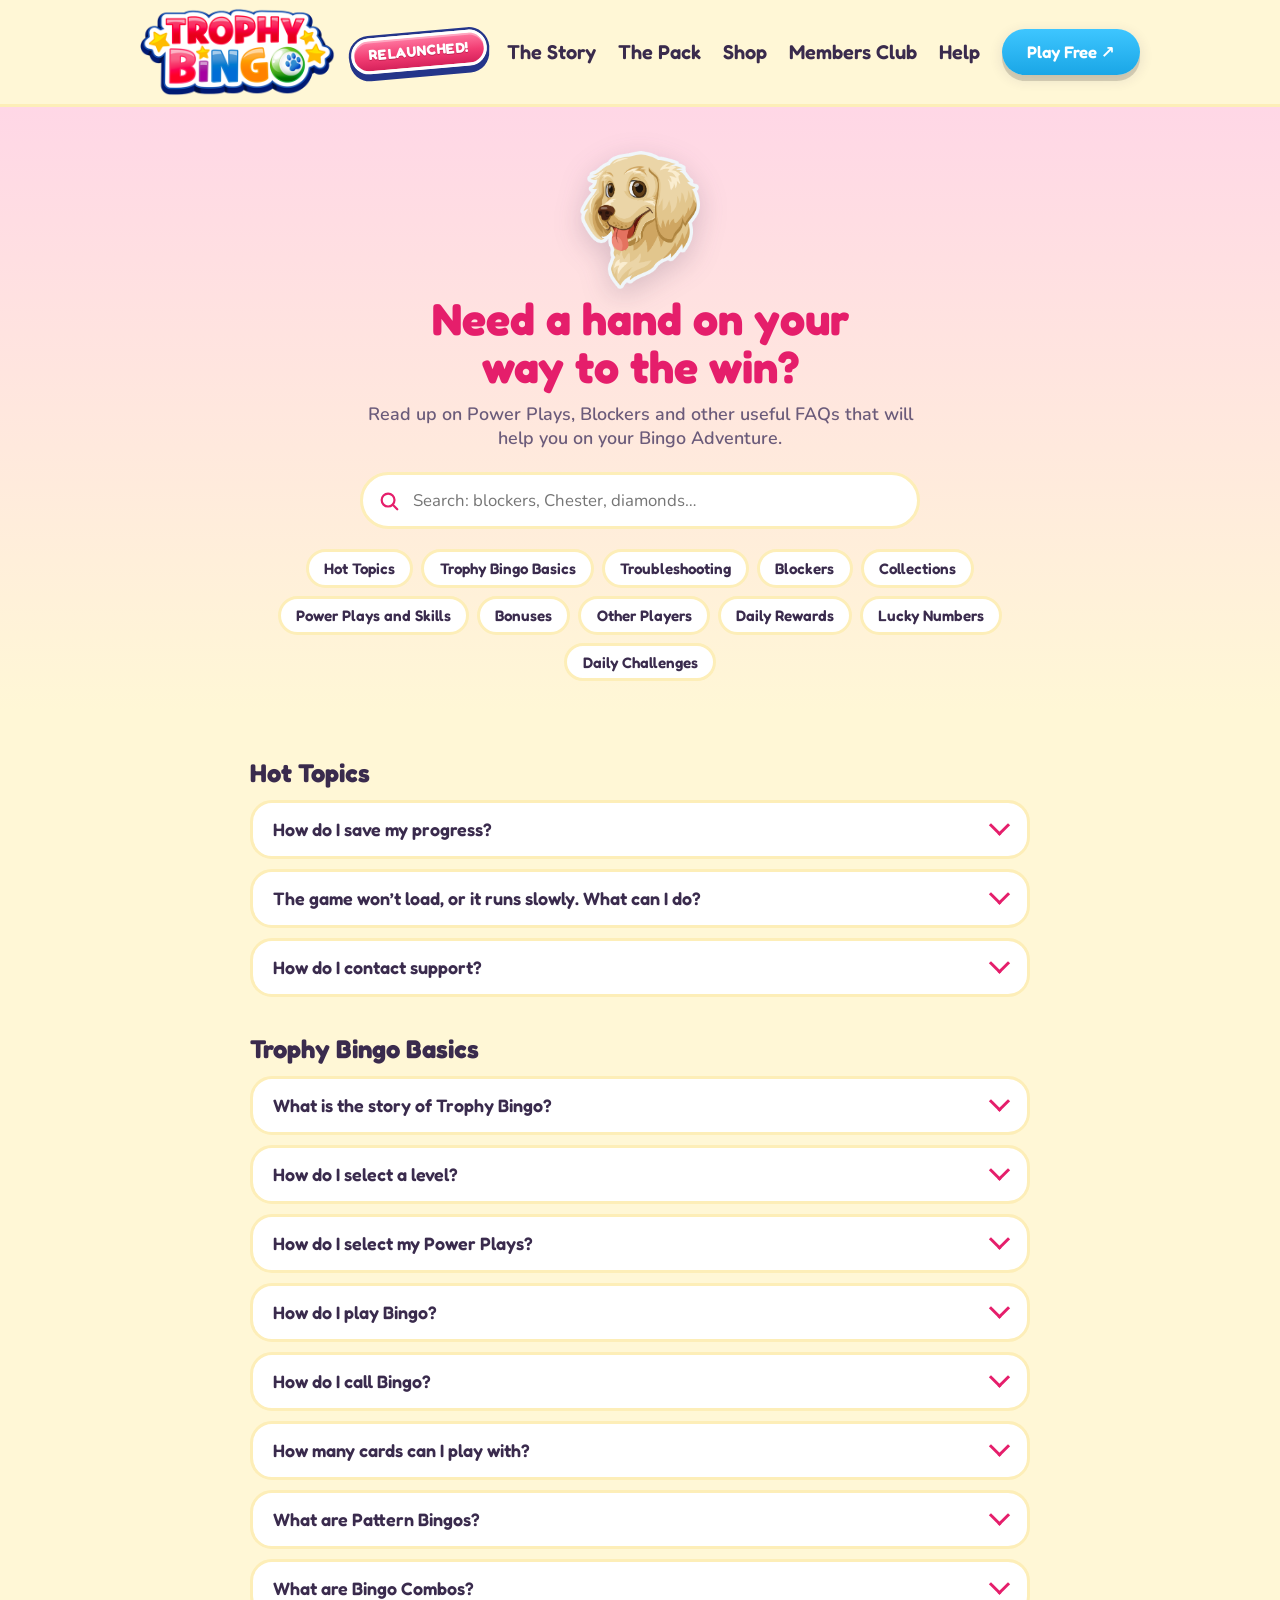
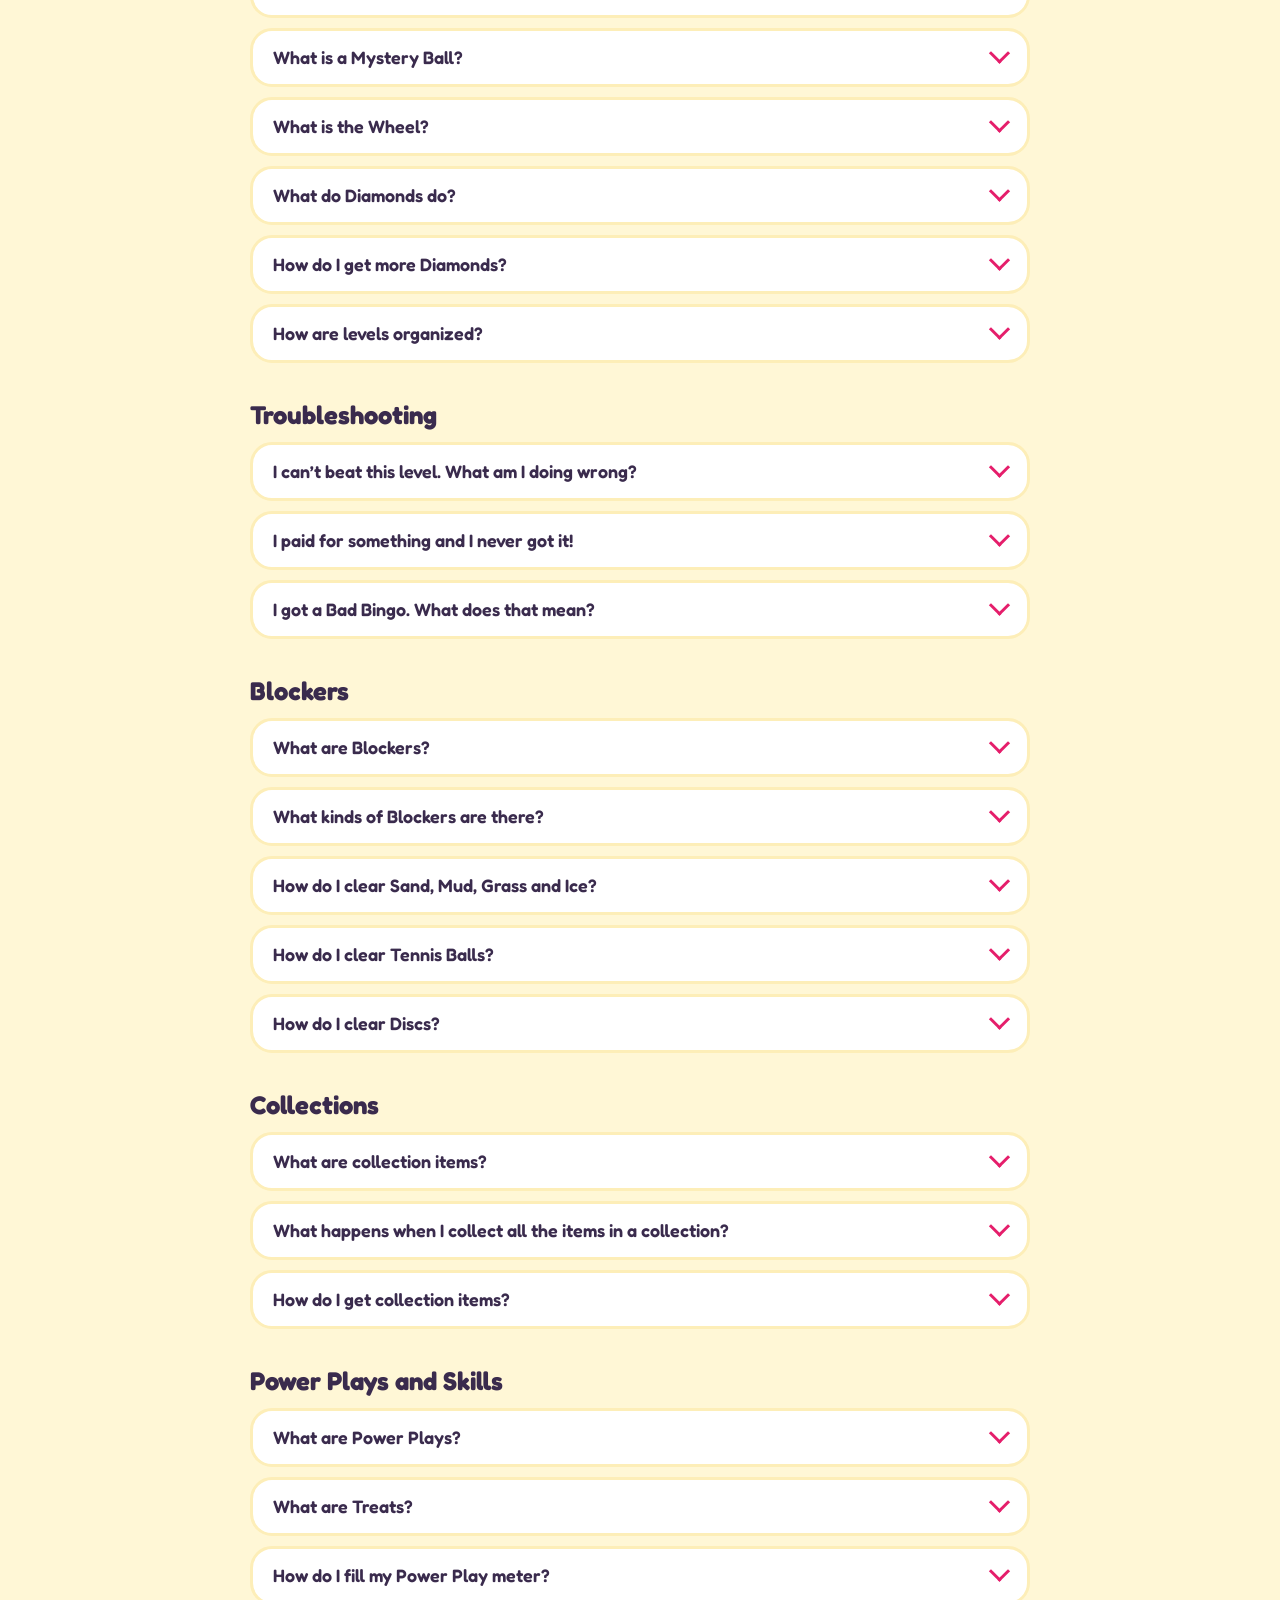
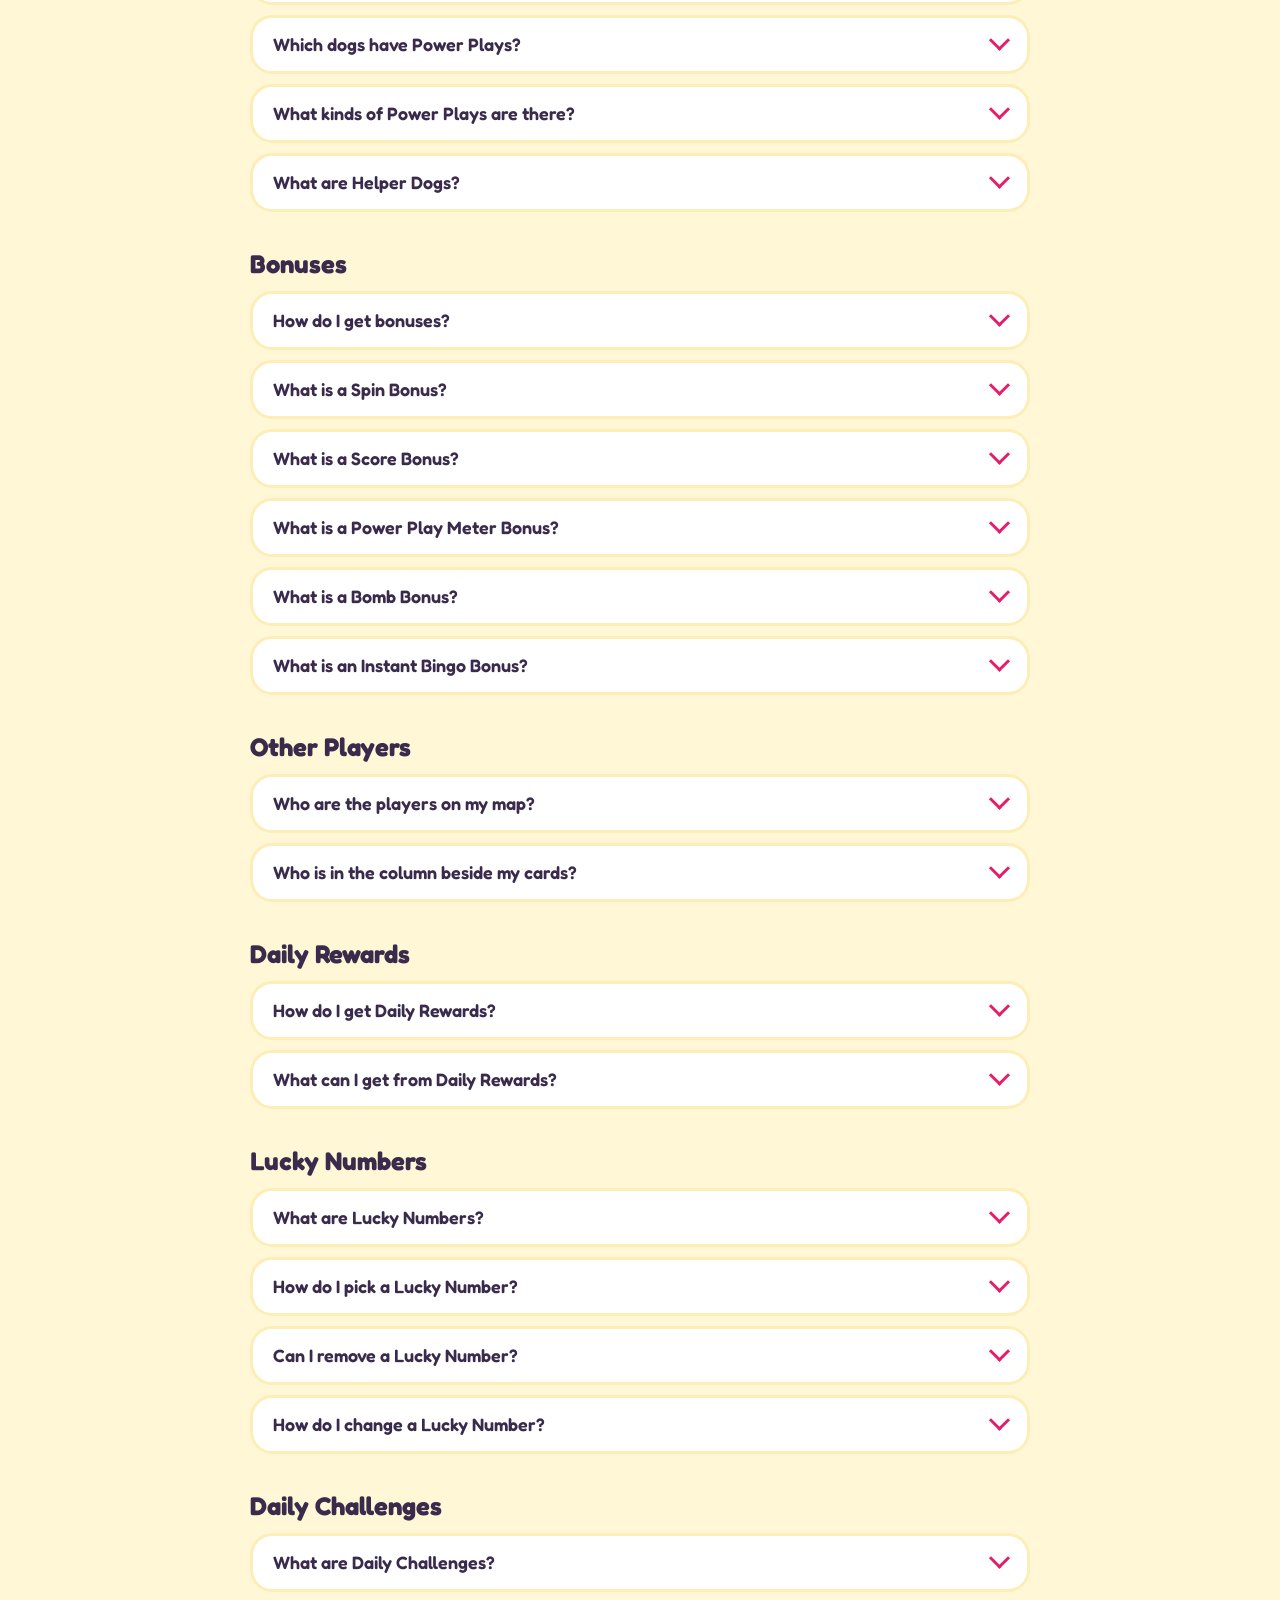
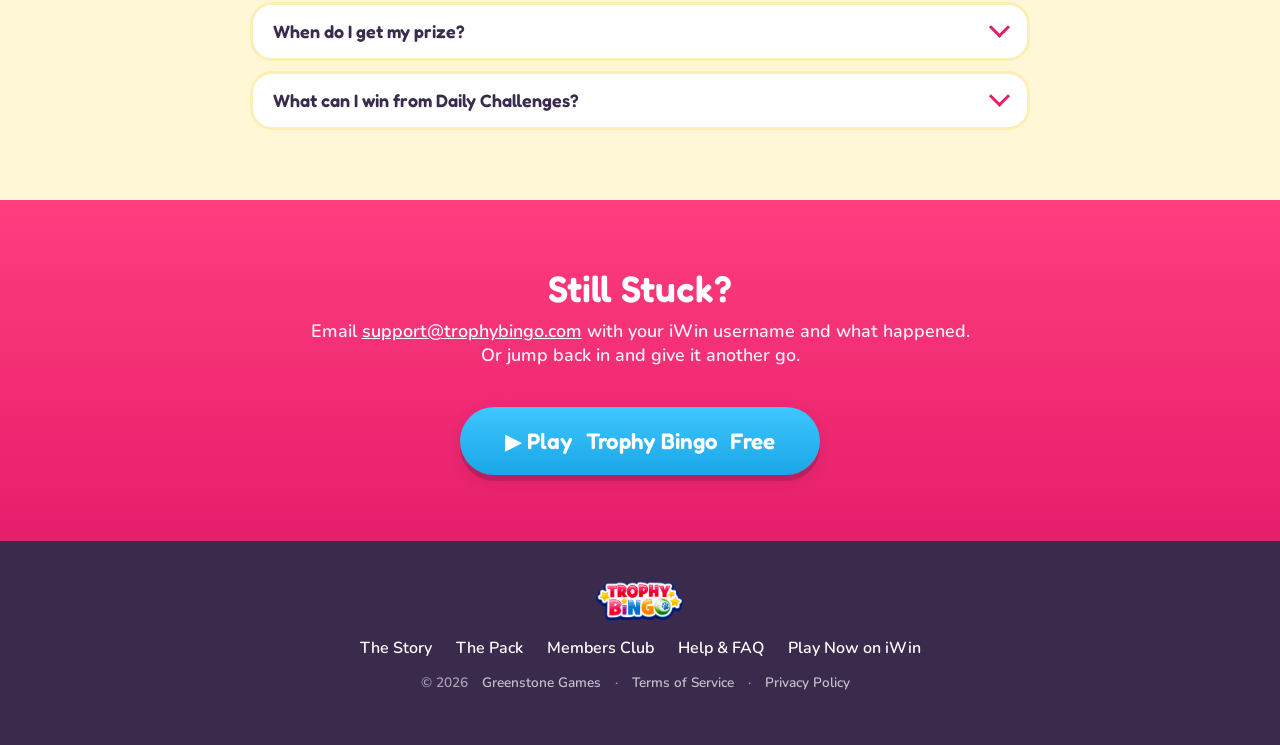
==== commit 8743bcd3: "Help page: use Power Play, matching the rest of the site Co-Authored-By: Claude Opus 5.5 <noreply@an" ====
--- a/help/index.html
+++ b/help/index.html
@@ -4,7 +4,7 @@
   <meta charset="utf-8">
   <meta name="viewport" content="width=device-width, initial-scale=1">
   <title>Trophy Bingo Help &amp; FAQ</title>
-  <meta name="description" content="Powerplays, Blockers, collections, Lucky Numbers and everything else you need to win at Trophy Bingo, plus how to reach support.">
+  <meta name="description" content="Power Plays, Blockers, collections, Lucky Numbers and everything else you need to win at Trophy Bingo, plus how to reach support.">
   <link rel="icon" type="image/png" href="/assets/favicon.png">
   <link rel="apple-touch-icon" href="/assets/favicon.png">
   <link rel="canonical" href="https://trophybingo.com/help/">
@@ -54,13 +54,13 @@
       <div class="wrap">
         <img class="help-hero__goldie" src="/assets/story/goldie.png" alt="">
         <h1>Need a hand on your way to the win?</h1>
-        <p class="lead">Read up on Powerplays, Blockers and other useful FAQs that will help you on your Bingo Adventure.</p>
+        <p class="lead">Read up on Power Plays, Blockers and other useful FAQs that will help you on your Bingo Adventure.</p>
         <label class="faq-search">
           <span class="sr">Search the help</span>
           <svg viewBox="0 0 24 24" aria-hidden="true"><circle cx="11" cy="11" r="7"/><path d="m21 21-4.3-4.3"/></svg>
           <input type="search" placeholder="Search: blockers, Chester, diamonds…" autocomplete="off">
         </label>
-        <nav class="faq-chips" aria-label="Help topics"><a href="#hot-topics">Hot Topics</a><a href="#basics">Trophy Bingo Basics</a><a href="#troubleshooting">Troubleshooting</a><a href="#blockers">Blockers</a><a href="#collections">Collections</a><a href="#power-plays">Powerplays and Skills</a><a href="#bonuses">Bonuses</a><a href="#other-players">Other Players</a><a href="#daily-rewards">Daily Rewards</a><a href="#lucky-numbers">Lucky Numbers</a><a href="#daily-challenges">Daily Challenges</a></nav>
+        <nav class="faq-chips" aria-label="Help topics"><a href="#hot-topics">Hot Topics</a><a href="#basics">Trophy Bingo Basics</a><a href="#troubleshooting">Troubleshooting</a><a href="#blockers">Blockers</a><a href="#collections">Collections</a><a href="#power-plays">Power Plays and Skills</a><a href="#bonuses">Bonuses</a><a href="#other-players">Other Players</a><a href="#daily-rewards">Daily Rewards</a><a href="#lucky-numbers">Lucky Numbers</a><a href="#daily-challenges">Daily Challenges</a></nav>
       </div>
     </section>
 
@@ -85,15 +85,15 @@
         <h2 id="basics-h"><span class="nb">Trophy Bingo</span> Basics</h2>
         <details class="faq__item" id="basics--what-is-the-story-of-trophy-bingo">
           <summary>What is the story of Trophy&nbsp;Bingo?</summary>
-          <div class="faq__answer"><p>Goldie, a charming, ambling Golden Retriever, and her four-pawed pals were all living a wonderful dog’s life when a threat came into their world. Earnest Getmyway, AKA The Trophy Hunter, has set his sights on new quarry – snaring one of every dog breed for his formidable animal collection.</p><p>Together with Goldie, find her friends and rescue them from Earnest. Each time you complete the Bingo objectives and win a level, you receive an item that brings you one step closer to rescuing the captured dogs. Collect all the items, free the dogs and band together to save the others.</p><p>Your mission:</p><ul><li>Play Bingo or spin the Wheel to unlock new dogs and Chapters.</li><li>Gather the collection items for a dog in order to rescue it.</li><li>Rescue special dogs with Powerplay abilities and bring them into gameplay to help you win.</li></ul></div>
+          <div class="faq__answer"><p>Goldie, a charming, ambling Golden Retriever, and her four-pawed pals were all living a wonderful dog’s life when a threat came into their world. Earnest Getmyway, AKA The Trophy Hunter, has set his sights on new quarry – snaring one of every dog breed for his formidable animal collection.</p><p>Together with Goldie, find her friends and rescue them from Earnest. Each time you complete the Bingo objectives and win a level, you receive an item that brings you one step closer to rescuing the captured dogs. Collect all the items, free the dogs and band together to save the others.</p><p>Your mission:</p><ul><li>Play Bingo or spin the Wheel to unlock new dogs and Chapters.</li><li>Gather the collection items for a dog in order to rescue it.</li><li>Rescue special dogs with Power Play abilities and bring them into gameplay to help you win.</li></ul></div>
         </details>
         <details class="faq__item" id="basics--how-do-i-select-a-level">
           <summary>How do I select a level?</summary>
           <div class="faq__answer"><p>Select levels from the <span class="nb">Trophy Bingo</span> world map. Click any level you have unlocked to play it.</p></div>
         </details>
         <details class="faq__item" id="basics--how-do-i-select-my-powerplays">
-          <summary>How do I select my Powerplays?</summary>
-          <div class="faq__answer"><p>After you choose a level, and before the Bingo game starts, select the Powerplays (your Dog Team) to use in that level. You can pick any Powerplays you have unlocked.</p></div>
+          <summary>How do I select my Power Plays?</summary>
+          <div class="faq__answer"><p>After you choose a level, and before the Bingo game starts, select the Power Plays (your Dog Team) to use in that level. You can pick any Power Plays you have unlocked.</p></div>
         </details>
         <details class="faq__item" id="basics--how-do-i-play-bingo">
           <summary>How do I play Bingo?</summary>
@@ -190,26 +190,26 @@
         </details>
       </section>
       <section class="faq__group" id="power-plays" aria-labelledby="power-plays-h">
-        <h2 id="power-plays-h">Powerplays and Skills</h2>
+        <h2 id="power-plays-h">Power Plays and Skills</h2>
         <details class="faq__item" id="power-plays--what-are-powerplays">
-          <summary>What are Powerplays?</summary>
-          <div class="faq__answer"><p><span class="nb">Trophy Bingo</span> is Bingo with a twist! Alongside the standard Bingo rules, you can use Powerplays to help save Goldie’s friends. Each dog you rescue has a Powerplay or a special skill. Choose your Powerplay dogs carefully to build the perfect Dog Team before each level.</p></div>
+          <summary>What are Power Plays?</summary>
+          <div class="faq__answer"><p><span class="nb">Trophy Bingo</span> is Bingo with a twist! Alongside the standard Bingo rules, you can use Power Plays to help save Goldie’s friends. Each dog you rescue has a Power Play or a special skill. Choose your Power Play dogs carefully to build the perfect Dog Team before each level.</p></div>
         </details>
         <details class="faq__item" id="power-plays--what-are-treats">
           <summary>What are Treats?</summary>
-          <div class="faq__answer"><p>Treats activate Powerplays. Fill the Powerplay meter, then feed your dog a Treat to use its Powerplay.</p></div>
+          <div class="faq__answer"><p>Treats activate Power Plays. Fill the Power Play meter, then feed your dog a Treat to use its Power Play.</p></div>
         </details>
         <details class="faq__item" id="power-plays--how-do-i-fill-my-powerplay-meter">
-          <summary>How do I fill my Powerplay meter?</summary>
+          <summary>How do I fill my Power Play meter?</summary>
           <div class="faq__answer"><p>Daub squares on your cards.</p></div>
         </details>
         <details class="faq__item" id="power-plays--which-dogs-have-powerplays">
-          <summary>Which dogs have Powerplays?</summary>
-          <div class="faq__answer"><p>13 dogs have Powerplays. These are the Super Dogs, and they make up the Dog Team you bring into each level.</p></div>
+          <summary>Which dogs have Power Plays?</summary>
+          <div class="faq__answer"><p>13 dogs have Power Plays. These are the Super Dogs, and they make up the Dog Team you bring into each level.</p></div>
         </details>
         <details class="faq__item" id="power-plays--what-kinds-of-powerplays-are-there">
-          <summary>What kinds of Powerplays are there?</summary>
-          <div class="faq__answer"><p>There are 3 kinds: Automatic, Active and Wait.</p><ul><li><strong>Automatic:</strong> activates as soon as you click the Powerplay icon.</li><li><strong>Active:</strong> you select a card or square to use it.</li><li><strong>Wait:</strong> marks a square. Daub that square to get the Powerplay’s benefit.</li></ul></div>
+          <summary>What kinds of Power Plays are there?</summary>
+          <div class="faq__answer"><p>There are 3 kinds: Automatic, Active and Wait.</p><ul><li><strong>Automatic:</strong> activates as soon as you click the Power Play icon.</li><li><strong>Active:</strong> you select a card or square to use it.</li><li><strong>Wait:</strong> marks a square. Daub that square to get the Power Play’s benefit.</li></ul></div>
         </details>
         <details class="faq__item" id="power-plays--what-are-helper-dogs">
           <summary>What are Helper Dogs?</summary>
@@ -231,16 +231,16 @@
           <div class="faq__answer"><p>Daub it to get 100 extra points!</p></div>
         </details>
         <details class="faq__item" id="bonuses--what-is-a-powerplay-meter-bonus">
-          <summary>What is a Powerplay Meter Bonus?</summary>
-          <div class="faq__answer"><p>Daub it to fill your Powerplay meter instantly, so you can use a Powerplay right away.</p></div>
+          <summary>What is a Power Play Meter Bonus?</summary>
+          <div class="faq__answer"><p>Daub it to fill your Power Play meter instantly, so you can use a Power Play right away.</p></div>
         </details>
         <details class="faq__item" id="bonuses--what-is-a-bomb-bonus">
           <summary>What is a Bomb Bonus?</summary>
-          <div class="faq__answer"><p>Some Powerplays place a Bomb on a random square. Daub the Bomb to set off an explosion of daubs: every square around it is daubed.</p></div>
+          <div class="faq__answer"><p>Some Power Plays place a Bomb on a random square. Daub the Bomb to set off an explosion of daubs: every square around it is daubed.</p></div>
         </details>
         <details class="faq__item" id="bonuses--what-is-an-instant-bingo-bonus">
           <summary>What is an Instant Bingo Bonus?</summary>
-          <div class="faq__answer"><p>Some Powerplays give an Instant Bingo Bonus. Daub it to get 1 Bingo instantly!</p></div>
+          <div class="faq__answer"><p>Some Power Plays give an Instant Bingo Bonus. Daub it to get 1 Bingo instantly!</p></div>
         </details>
       </section>
       <section class="faq__group" id="other-players" aria-labelledby="other-players-h">
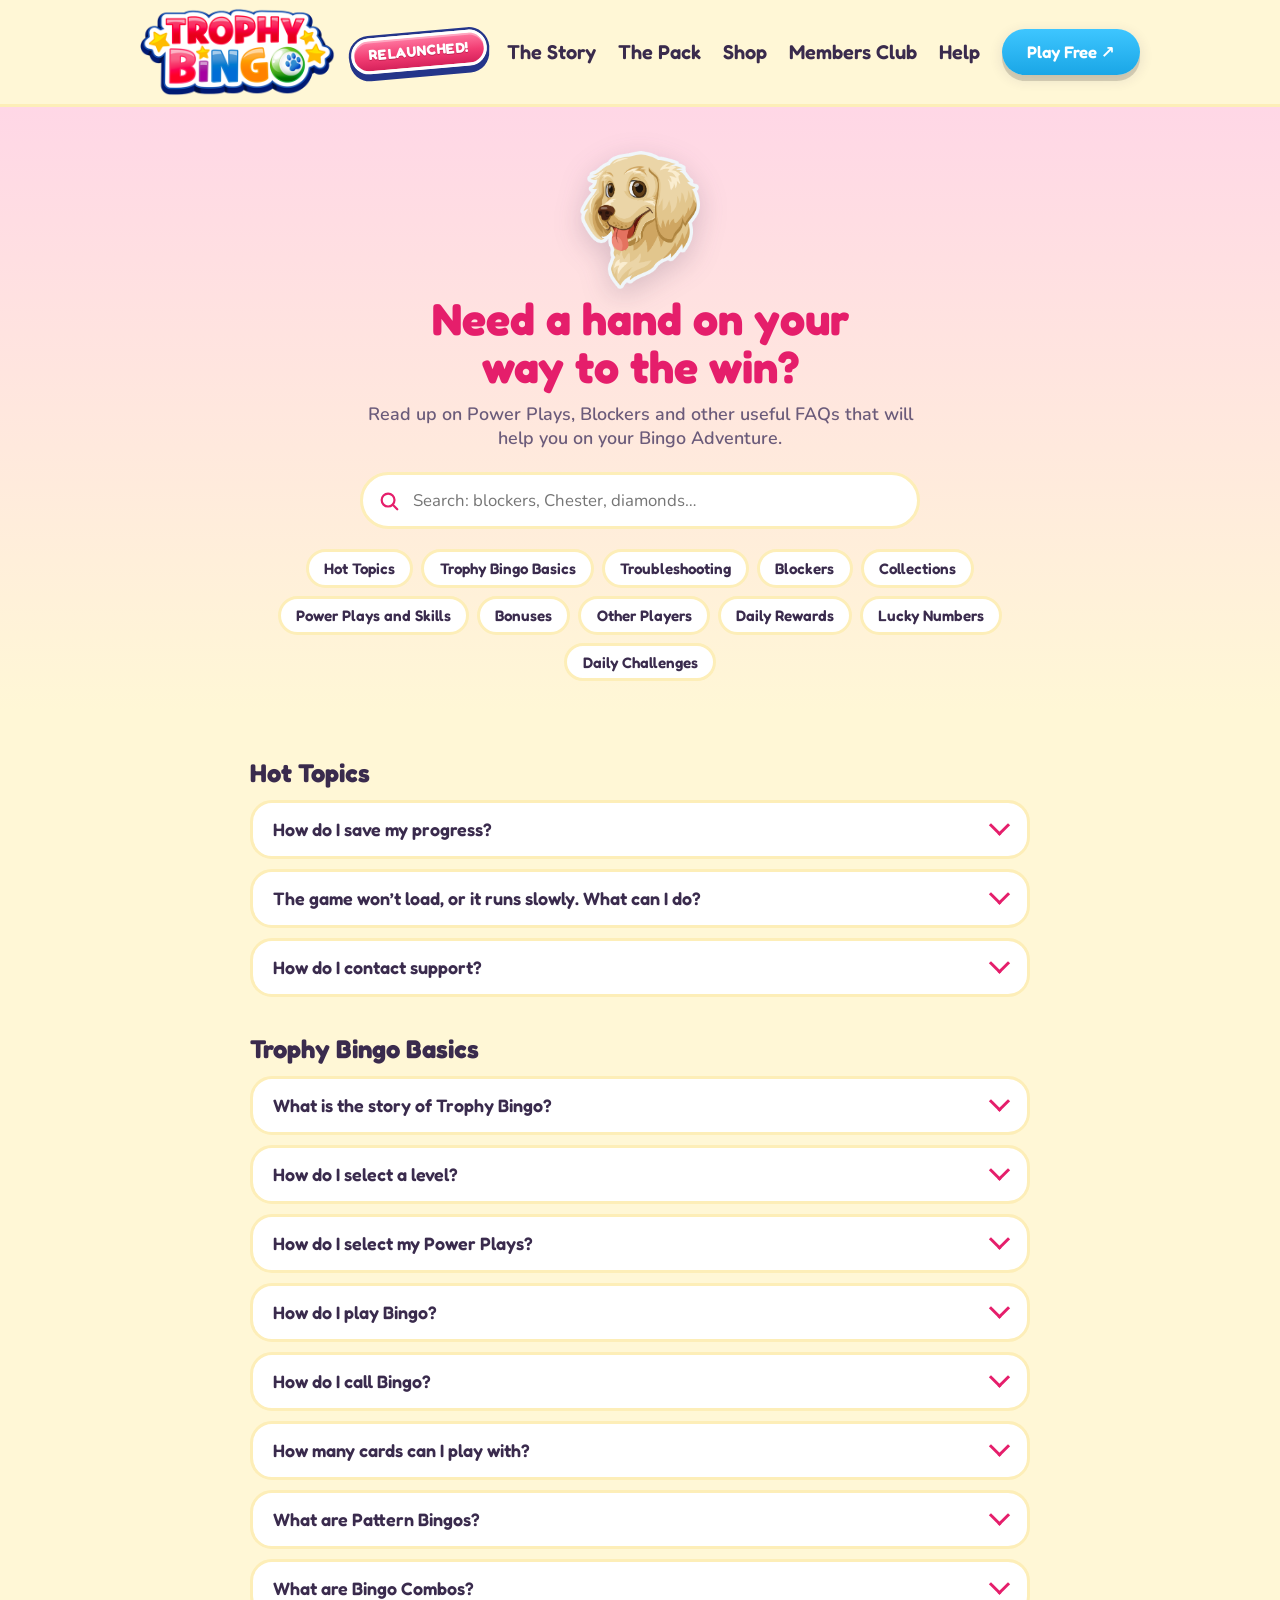
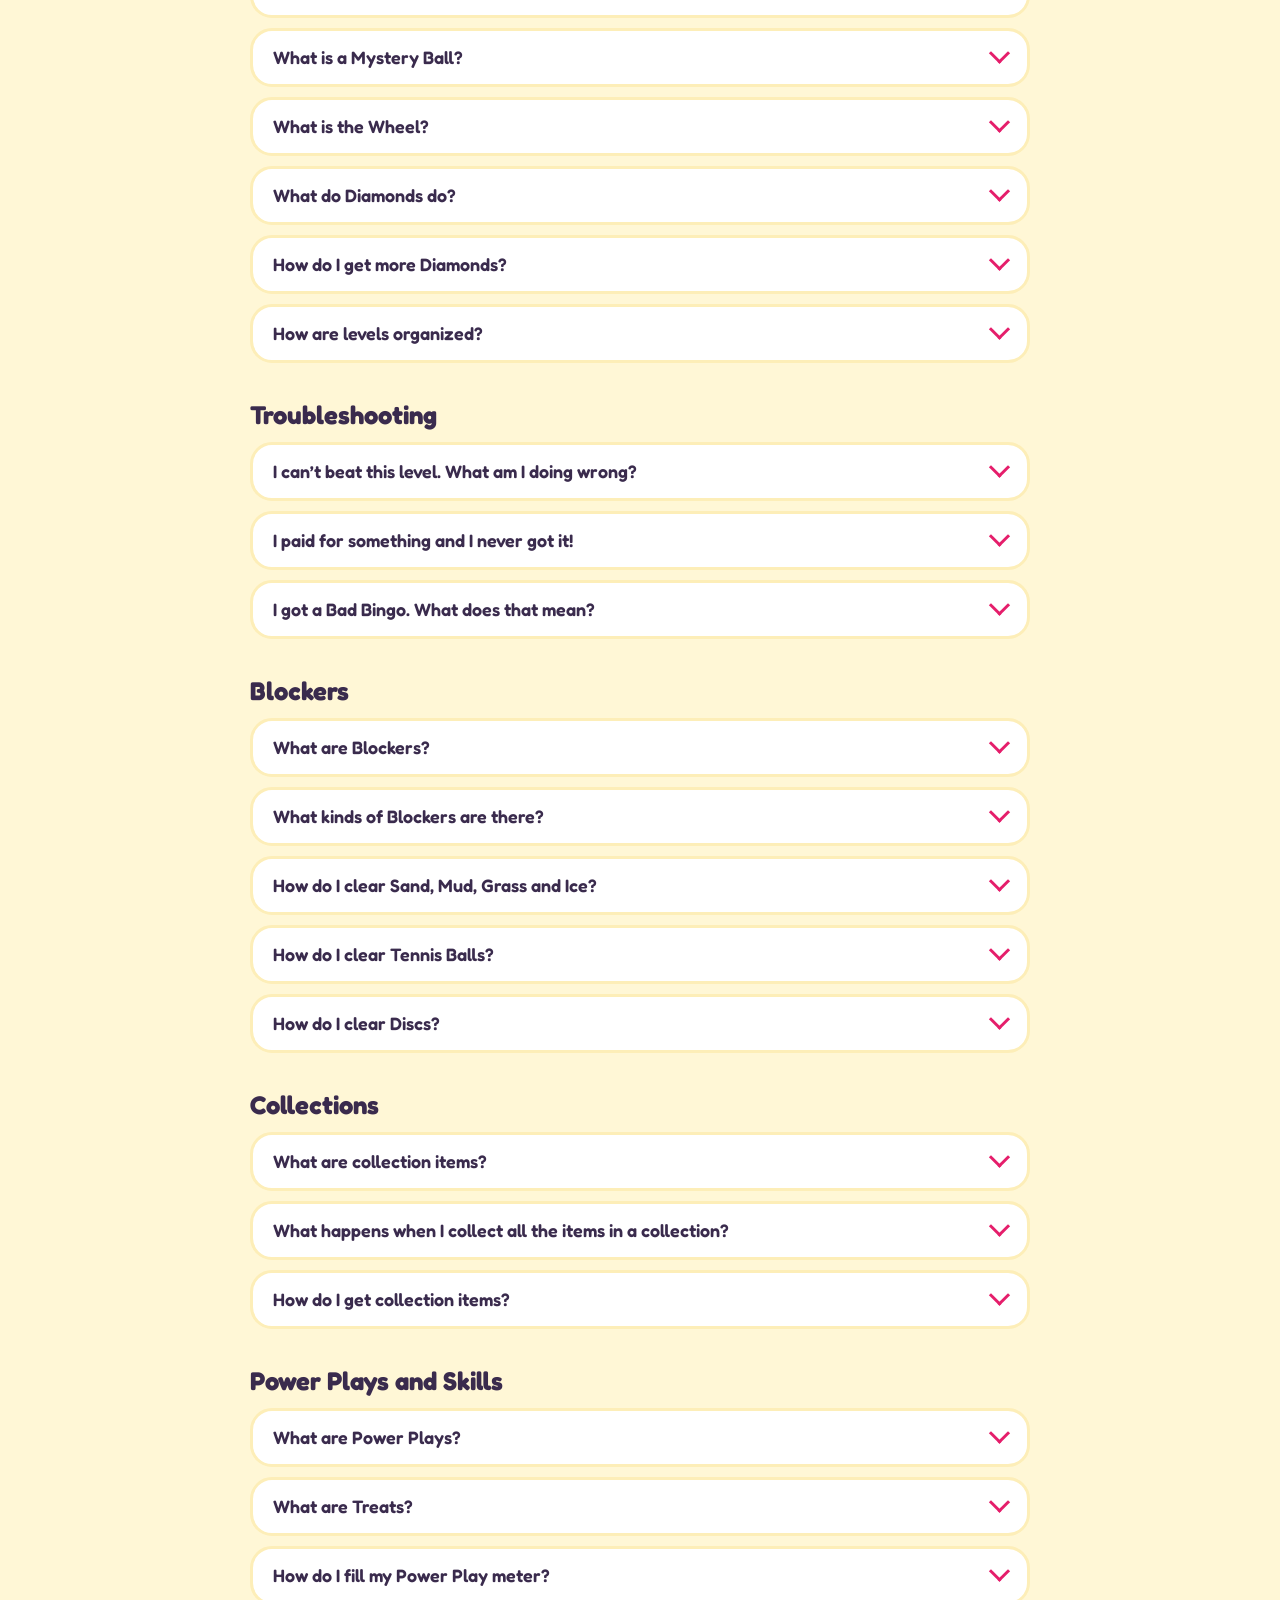
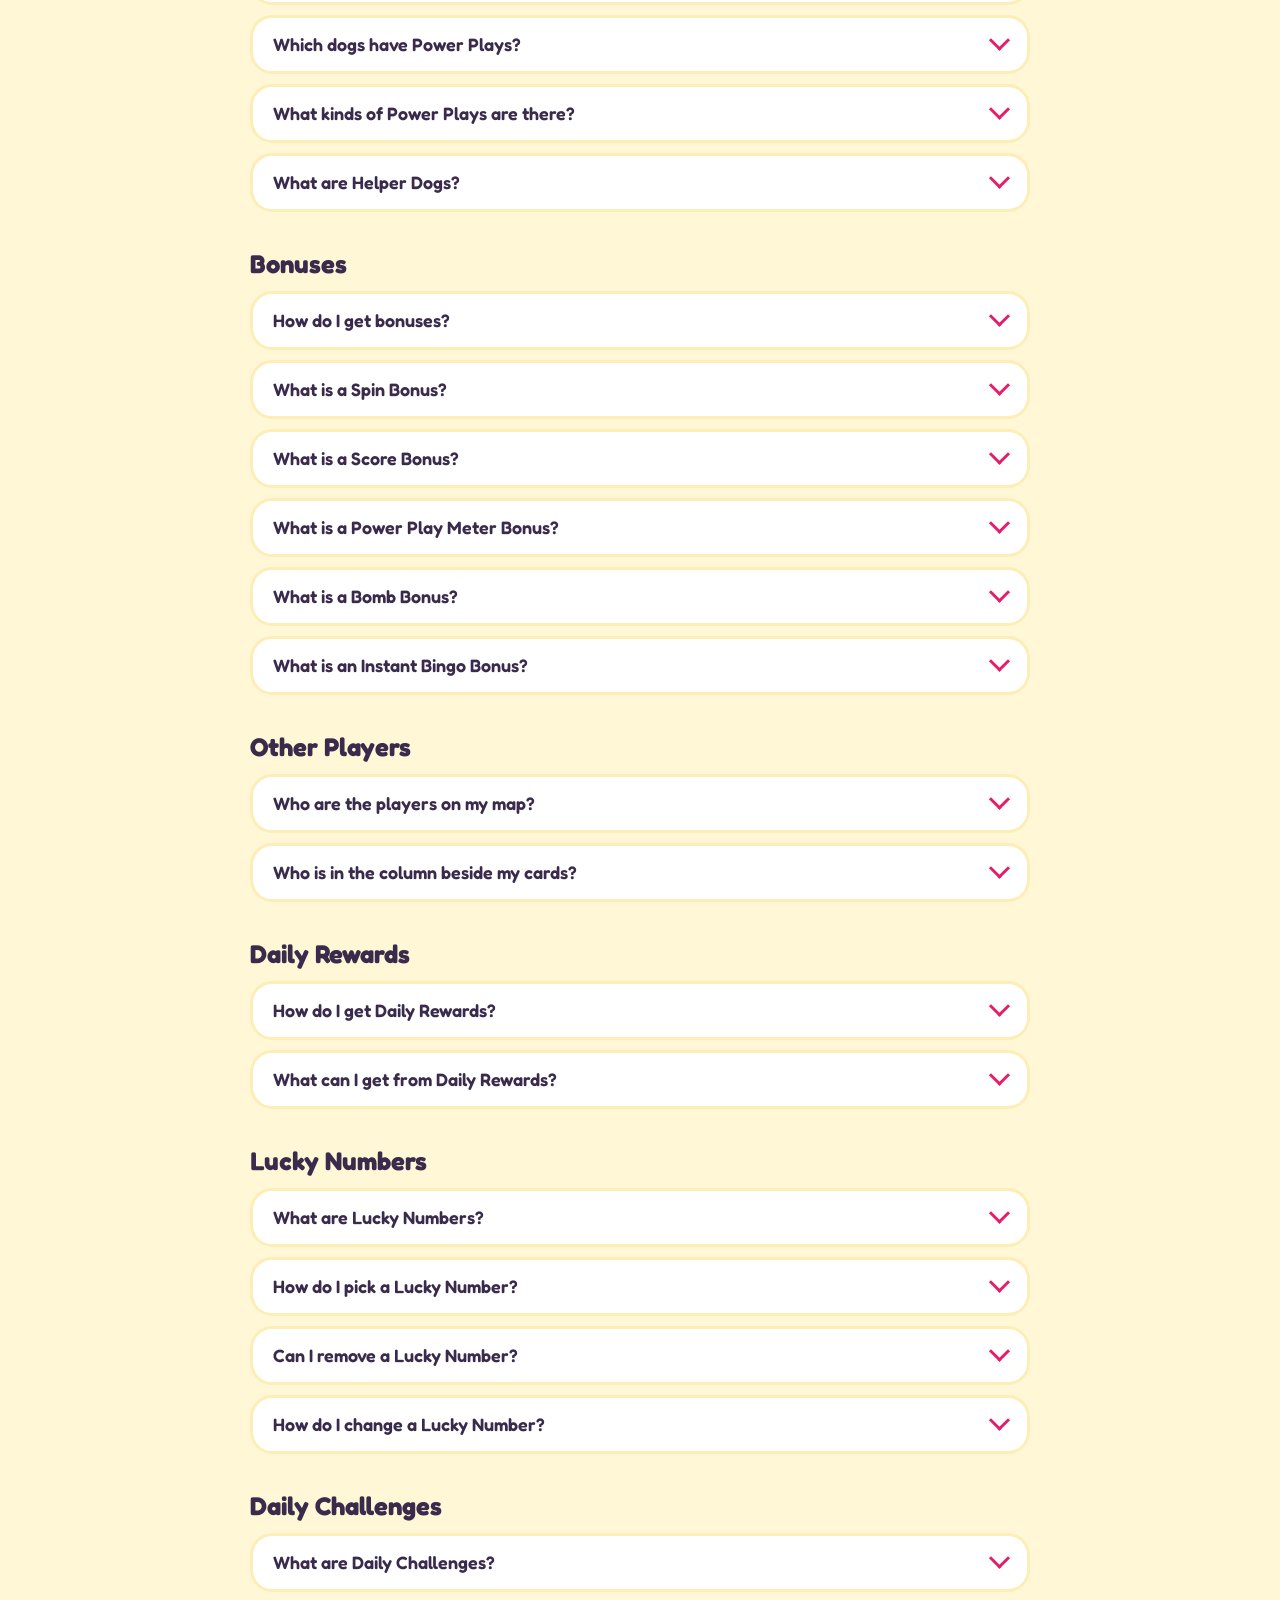
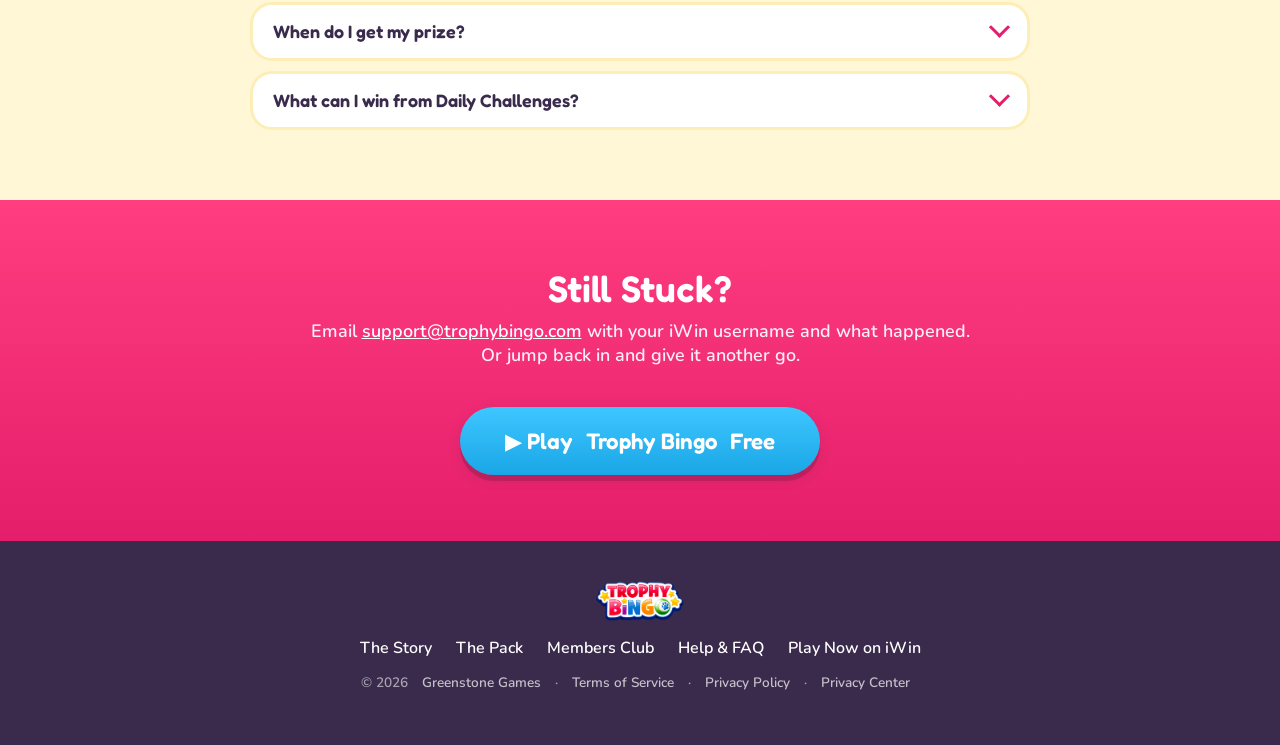
==== commit 6e604915: "Footer: link to the FairShare Privacy Center Co-Authored-By: Claude Opus 5.5 <noreply@anthropic.com>" ====
--- a/help/index.html
+++ b/help/index.html
@@ -321,7 +321,7 @@
         <a href="/help/">Help &amp; FAQ</a>
         <a class="js-play" href="https://iwin.com/free-games/play/trophy-bingo" target="_blank" rel="noopener">Play Now on iWin</a>
       </div>
-      <p class="fine">© <span id="yr"></span> <a href="https://greenstone.games/">Greenstone Games</a> · <a href="https://greenstone.games/terms/">Terms of Service</a> · <a href="https://greenstone.games/privacy/">Privacy Policy</a></p>
+      <p class="fine">© <span id="yr"></span> <a href="https://greenstone.games/">Greenstone Games</a> · <a href="/terms/">Terms of Service</a> · <a href="/privacy/">Privacy Policy</a> · <a href="https://get.myfairshare.io/privacycenter/customer/291/166/login" target="_blank" rel="noopener">Privacy Center</a></p>
     </div>
   </footer>
 
@@ -383,5 +383,12 @@
       }
     })();
   </script>
+  <!-- FairShare AE Connect (Greenstone Games account, framework 624 / application 166). trophybingo.com must be on the app's allowlist in the FairShare dashboard. -->
+  <script src="https://get.myfairshare.io/framework/js/624" charset="utf-8"></script>
+  <script>
+    function AEJSReady(aeJS) {
+      window.tbAEJS = aeJS;
+    }
+  </script>
 </body>
 </html>
--- a/styles.css
+++ b/styles.css
@@ -854,3 +854,20 @@
   padding: .3em .9em;
 }
 .faq__empty { text-align: center; font-weight: 700; color: var(--ink-soft); padding: 30px 0 0; }
+
+/* ---------- Privacy Policy page ---------- */
+.policy { max-width: 780px; padding-top: 34px; padding-bottom: 70px; color: var(--ink); line-height: 1.65; }
+.policy p, .policy li { font-size: 1.02rem; }
+.policy__date { font-weight: 800; color: var(--ink-soft); }
+.policy h2 {
+  font-family: var(--font-head);
+  font-weight: 700;
+  font-size: clamp(1.4rem, 3vw, 1.8rem);
+  color: var(--pink-deep);
+  margin: 46px 0 8px;
+  scroll-margin-top: 120px;
+}
+.policy h3 { font-family: var(--font-head); font-weight: 600; font-size: 1.15rem; margin: 26px 0 4px; }
+.policy ul { padding-left: 1.2em; }
+.policy li { margin: 4px 0; }
+.policy a { color: var(--pink-deep); font-weight: 700; word-break: break-word; }
